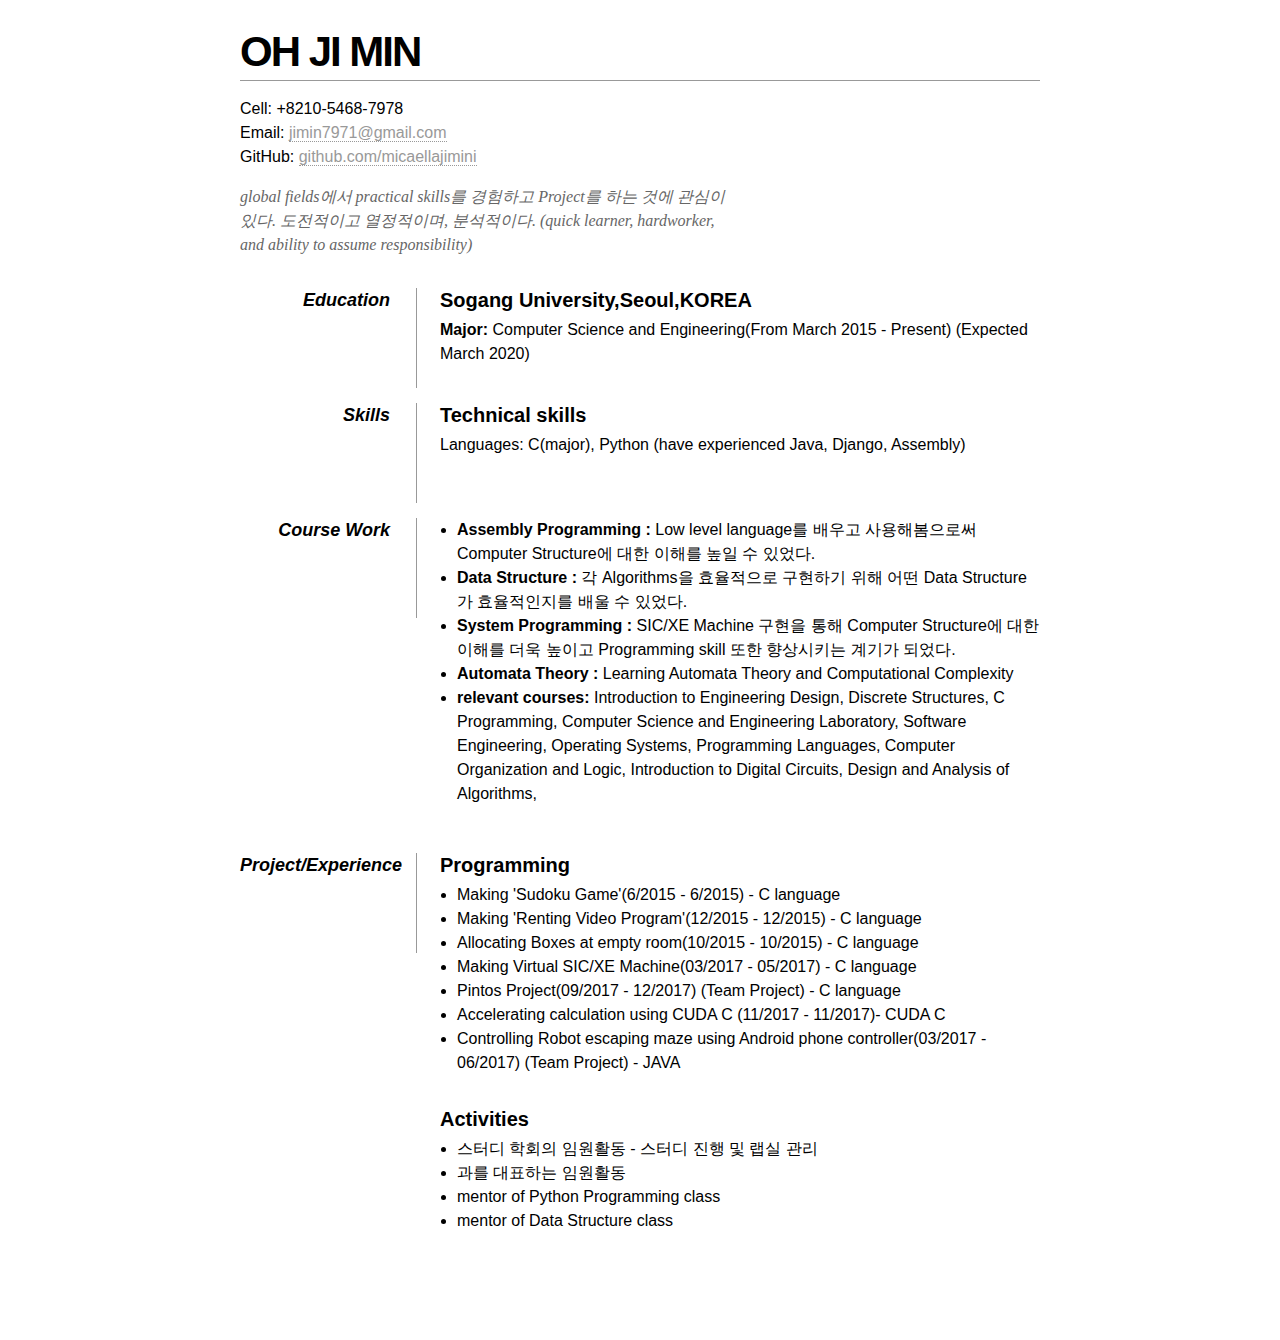
==== index.html @ bae2cd6b "Hmm" ====
<!DOCTYPE html PUBLIC "-//W3C//DTD XHTML 1.0 Strict//EN"
"http://www.w3.org/TR/xhtml1/DTD/xhtml1-strict.dtd">

<html xmlns="http://www.w3.org/1999/xhtml" xml:lang="en" lang="en">

<head>
     <meta http-equiv="Content-Type" content="text/html; charset=utf-8"/>

     <title>One Page Resume</title>

	 <link rel="stylesheet" href="./default.css" type="text/css" media='all'>
</head>

<body>

    <div id="page-wrap">
    
        <!--<img src="images/cthulu.png" alt="Photo of Cthulu" id="pic" />-->
    
        <div id="contact-info" class="vcard">
        
            <!-- Microformats! -->
        
            <h1 class="fn">OH JI MIN</h1>
        
            <p>
                Cell: <span class="tel">+8210-5468-7978</span><br />
                Email: <a class="email" href="mailto:jimin7971@gmail.com">jimin7971@gmail.com</a><br />
                GitHub: <a href="https://github.com/micaellajimini">github.com/micaellajimini</a>
            </p>
        </div>
                
        <div id="objective">
            <p>
                global fields에서 practical skills를 경험하고 Project를 하는 것에 관심이 있다. 도전적이고 열정적이며, 분석적이다. (quick learner, hardworker, and ability to assume responsibility)
            </p>
        </div>
        
        <div class="clear"></div>
        
        <dl>
            <dd class="clear"></dd>
            
            <dt>Education</dt>
            <dd>
                <h2>Sogang University,Seoul,KOREA</h2>
                <p><strong>Major:</strong> Computer Science and Engineering(From March 2015 - Present) (Expected March 2020)</p>
            </dd>
            
            <dd class="clear"></dd>
            
            <dt>Skills</dt>
            <dd>                
                <h2>Technical skills</h2>
                <p>Languages: C(major), Python (have experienced Java, Django, Assembly)
                
                </p>
            </dd>
            
            <dd class="clear"></dd>
            
            <dt>Course Work</dt>
            <dd>
                <ul>
                    <li> <strong>Assembly Programming :</strong> Low level language를 배우고 사용해봄으로써 Computer Structure에 대한 이해를 높일 수 있었다.</li>
                    <li> <strong>Data Structure :</strong> 각 Algorithms을 효율적으로 구현하기 위해 어떤 Data Structure가 효율적인지를 배울 수 있었다.</li>
                    <li> <strong>System Programming :</strong> SIC/XE Machine 구현을 통해 Computer Structure에 대한 이해를 더욱 높이고 Programming skill 또한 향상시키는 계기가 되었다.</li>
                    <li> <strong>Automata Theory :</strong> Learning Automata Theory and Computational Complexity</li>
                    <li> <strong>relevant courses:</strong> Introduction to Engineering Design, Discrete Structures, C Programming, Computer Science and Engineering Laboratory, Software Engineering, Operating Systems, Programming Languages, Computer Organization and Logic, Introduction to Digital Circuits, Design and Analysis of Algorithms, </li>
                </ul>
            </dd>

            <dd class="clear"></dd>
            
            <dt>Project/Experience</dt>
            <dd>
                <h2>Programming</h2>
                <ul>
                    <li>Making 'Sudoku Game'(6/2015 - 6/2015) - C language</li>
                    <li>Making 'Renting Video Program'(12/2015 - 12/2015) - C language</li>
                    <li>Allocating Boxes at empty room(10/2015 - 10/2015) - C language</li>
                    <li>Making Virtual SIC/XE Machine(03/2017 - 05/2017) - C language</li>
                    <li>Pintos Project(09/2017 - 12/2017) (Team Project) - C language</li>
                    <li>Accelerating calculation using CUDA C (11/2017 - 11/2017)- CUDA C</li>
                    <li>Controlling Robot escaping maze using Android phone controller(03/2017 - 06/2017) (Team Project) - JAVA</li>
                </ul>
                <h2>Activities</h2>
                <ul>
                    <li>스터디 학회의 임원활동 - 스터디 진행 및 랩실 관리</li>
                    <li>과를 대표하는 임원활동</li>
                    <li>mentor of Python Programming class</li>
                    <li>mentor of Data Structure class</li>
                </ul> 
            </dd>              
            <dd class="clear"></dd>
        </dl>  
        <div class="clear"></div>
    
    </div>

</body>

</html>
---- default.css ----
* { 
    margin: 0; 
    padding: 0; 
}
body { 
    font: 16px Helvetica, Sans-Serif; 
    line-height: 24px; 
    background: url(images/noise.jpg); 
}
.clear { 
    clear: both; 
}
#page-wrap { 
    width: 800px; 
    margin: 40px auto 60px; 
}
#pic { 
    float: right; 
    margin: -30px 0 0 0; 
}
h1 { 
    margin: 0 0 16px 0; 
    padding: 0 0 16px 0; 
    font-size: 42px; 
    font-weight: bold; 
    letter-spacing: -2px; 
    border-bottom: 1px solid #999; 
}
h2 { 
    font-size: 20px; 
    margin: 0 0 6px 0; 
    position: relative; 
}
h2 span { 
    position: absolute; 
    bottom: 0;
    right: 0; 
    font-style: italic; 
    font-family: Georgia, Serif; 
    font-size: 16px; 
    color: #999; 
    font-weight: normal; 
}
p { 
    margin: 0 0 16px 0; 
}
a { 
    color: #999; 
    text-decoration: none; 
    border-bottom: 1px dotted #999; 
}
a:hover { 
    border-bottom-style: solid; 
    color: black; 
}
ul { 
    margin: 0 0 32px 17px; 
}
#objective { 
    width: 500px; 
    float: left; 
}
#objective p { 
    font-family: Georgia, Serif; 
    font-style: italic; 
    color: #666; 
}
dt { 
    font-style: italic; 
    font-weight: bold; 
    font-size: 18px; 
    text-align: right; 
    padding: 0 26px 0 0; 
    width: 150px;   
    float: left; 
    height: 100px; 
    border-right: 1px solid #999;  
}
dd { 
    width: 600px; 
    float: right; 
}
dd.clear { 
    float: none; 
    margin: 0; 
    height: 15px; 
}
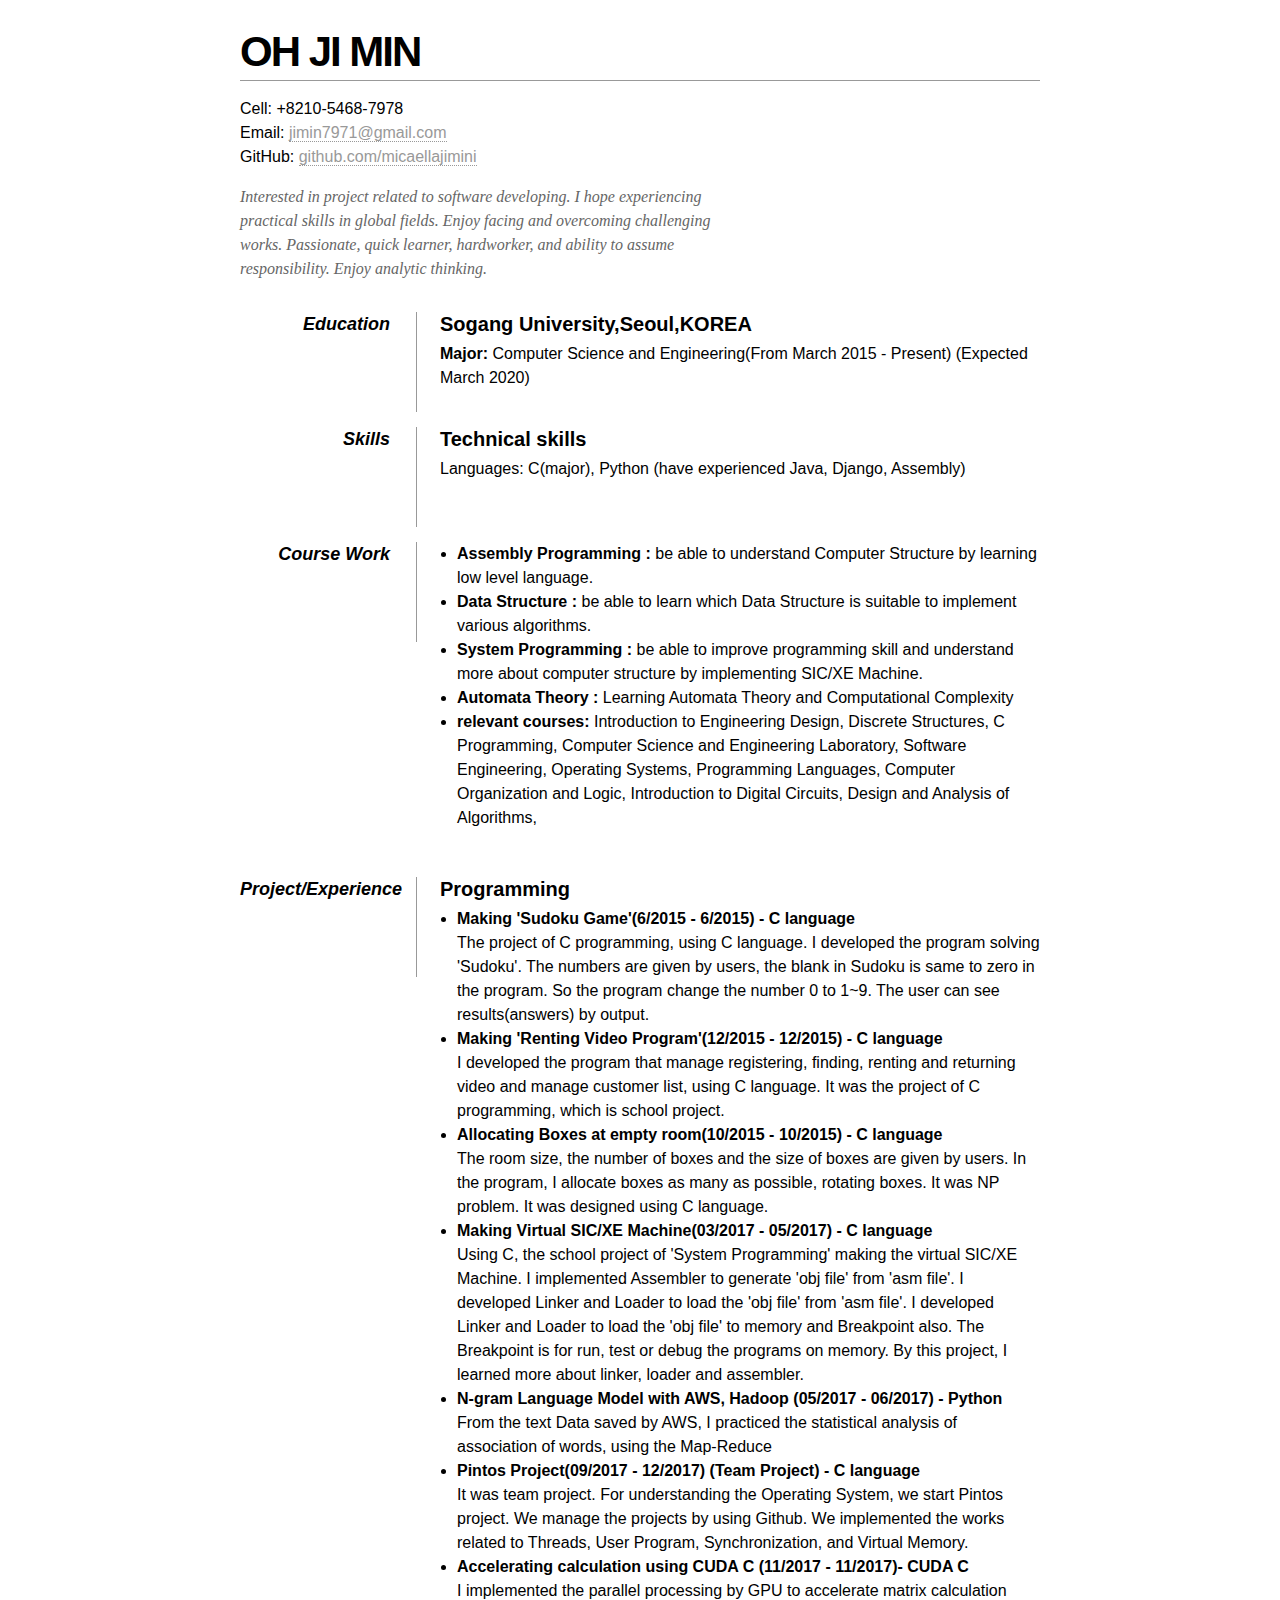
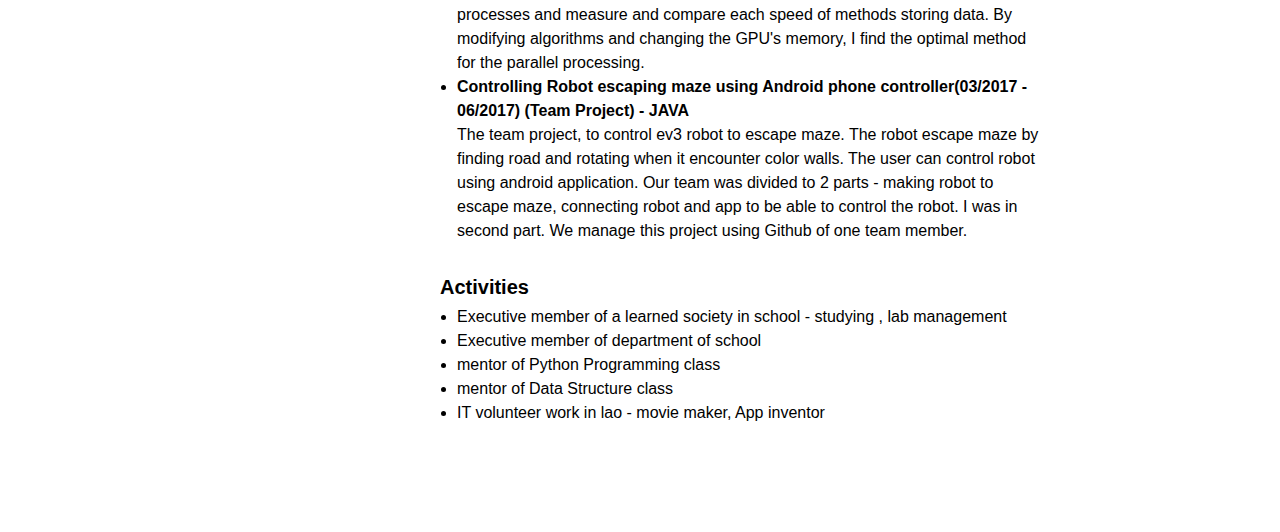
==== commit 7381ce02: "english resume" ====
--- a/index.html
+++ b/index.html
@@ -32,7 +32,7 @@
                 
         <div id="objective">
             <p>
-                global fields에서 practical skills를 경험하고 Project를 하는 것에 관심이 있다. 도전적이고 열정적이며, 분석적이다. (quick learner, hardworker, and ability to assume responsibility)
+                Interested in project related to software developing. I hope experiencing practical skills in global fields. Enjoy facing and overcoming challenging works. Passionate, quick learner, hardworker, and ability to assume responsibility. Enjoy analytic thinking.
             </p>
         </div>
         
@@ -62,9 +62,10 @@
             <dt>Course Work</dt>
             <dd>
                 <ul>
-                    <li> <strong>Assembly Programming :</strong> Low level language를 배우고 사용해봄으로써 Computer Structure에 대한 이해를 높일 수 있었다.</li>
-                    <li> <strong>Data Structure :</strong> 각 Algorithms을 효율적으로 구현하기 위해 어떤 Data Structure가 효율적인지를 배울 수 있었다.</li>
-                    <li> <strong>System Programming :</strong> SIC/XE Machine 구현을 통해 Computer Structure에 대한 이해를 더욱 높이고 Programming skill 또한 향상시키는 계기가 되었다.</li>
+                    <li> <strong>Assembly Programming :</strong> be able to understand Computer Structure by learning low level language.</li>
+                    <li> <strong>Data Structure :</strong> be able to learn which Data Structure is suitable to implement various algorithms.</li>
+                    <li> <strong>System Programming :</strong> be able to improve programming skill and understand more about computer structure by implementing SIC/XE Machine.
+                    </li>
                     <li> <strong>Automata Theory :</strong> Learning Automata Theory and Computational Complexity</li>
                     <li> <strong>relevant courses:</strong> Introduction to Engineering Design, Discrete Structures, C Programming, Computer Science and Engineering Laboratory, Software Engineering, Operating Systems, Programming Languages, Computer Organization and Logic, Introduction to Digital Circuits, Design and Analysis of Algorithms, </li>
                 </ul>
@@ -76,20 +77,38 @@
             <dd>
                 <h2>Programming</h2>
                 <ul>
-                    <li>Making 'Sudoku Game'(6/2015 - 6/2015) - C language</li>
-                    <li>Making 'Renting Video Program'(12/2015 - 12/2015) - C language</li>
-                    <li>Allocating Boxes at empty room(10/2015 - 10/2015) - C language</li>
-                    <li>Making Virtual SIC/XE Machine(03/2017 - 05/2017) - C language</li>
-                    <li>Pintos Project(09/2017 - 12/2017) (Team Project) - C language</li>
-                    <li>Accelerating calculation using CUDA C (11/2017 - 11/2017)- CUDA C</li>
-                    <li>Controlling Robot escaping maze using Android phone controller(03/2017 - 06/2017) (Team Project) - JAVA</li>
+                    <li><b>Making 'Sudoku Game'(6/2015 - 6/2015) - C language</b><br/>
+                        The project of C programming, using C language. I developed the program solving 'Sudoku'. The numbers are given by users, the blank in Sudoku is same to zero in the program. So the program change the number 0 to 1~9. The user can see results(answers) by output.
+                    </li>
+                    <li><b>Making 'Renting Video Program'(12/2015 - 12/2015) - C language</b><br/>
+                        I developed the program that manage registering, finding, renting and returning video and manage customer list, using C language. It was the project of C programming, which is school project.
+                    </li>
+                    <li><b>Allocating Boxes at empty room(10/2015 - 10/2015) - C language</b><br/>
+                        The room size, the number of boxes and the size of boxes are given by users. In the program, I allocate boxes as many as possible, rotating boxes. It was NP problem. It was designed using C language.
+                    </li>
+                    <li><b>Making Virtual SIC/XE Machine(03/2017 - 05/2017) - C language</b><br/>
+                        Using C, the school project of 'System Programming' making the virtual SIC/XE Machine. I implemented Assembler to generate 'obj file' from 'asm file'. I developed Linker and Loader to load the 'obj file' from 'asm file'. I developed Linker and Loader to load the 'obj file' to memory and Breakpoint also. The Breakpoint is for run, test or debug the programs on memory. By this project, I learned more about linker, loader and assembler.
+                    </li>
+                    <li><b>N-gram Language Model with AWS, Hadoop (05/2017 - 06/2017) - Python</b><br/>
+                        From the text Data saved by AWS, I practiced the statistical analysis of association of words, using the Map-Reduce    
+                    </li>
+                    <li><b>Pintos Project(09/2017 - 12/2017) (Team Project) - C language</b><br/>
+                        It was team project. For understanding the Operating System, we start Pintos project. We manage the projects by using Github. We implemented the works related to Threads, User Program, Synchronization, and Virtual Memory.
+                    </li>
+                    <li><b>Accelerating calculation using CUDA C (11/2017 - 11/2017)- CUDA C</b><br/>
+                        I implemented the parallel processing by GPU to accelerate matrix calculation processes and measure and compare each speed of methods storing data. By modifying algorithms and changing the GPU's memory, I find the optimal method for the parallel processing.
+                    </li>
+                    <li><b>Controlling Robot escaping maze using Android phone controller(03/2017 - 06/2017) (Team Project) - JAVA</b><br/>
+                        The team project, to control ev3 robot to escape maze. The robot escape maze by finding road and rotating when it encounter color walls. The user can control robot using android application. Our team was divided to 2 parts - making robot to escape maze, connecting robot and app to be able to control the robot. I was in second part. We manage this project using Github of one team member.
+                    </li>
                 </ul>
                 <h2>Activities</h2>
                 <ul>
-                    <li>스터디 학회의 임원활동 - 스터디 진행 및 랩실 관리</li>
-                    <li>과를 대표하는 임원활동</li>
+                    <li>Executive member of a learned society in school - studying , lab management</li>
+                    <li>Executive member of department of school</li>
                     <li>mentor of Python Programming class</li>
                     <li>mentor of Data Structure class</li>
+                    <li>IT volunteer work in lao - movie maker, App inventor</li>
                 </ul> 
             </dd>              
             <dd class="clear"></dd>
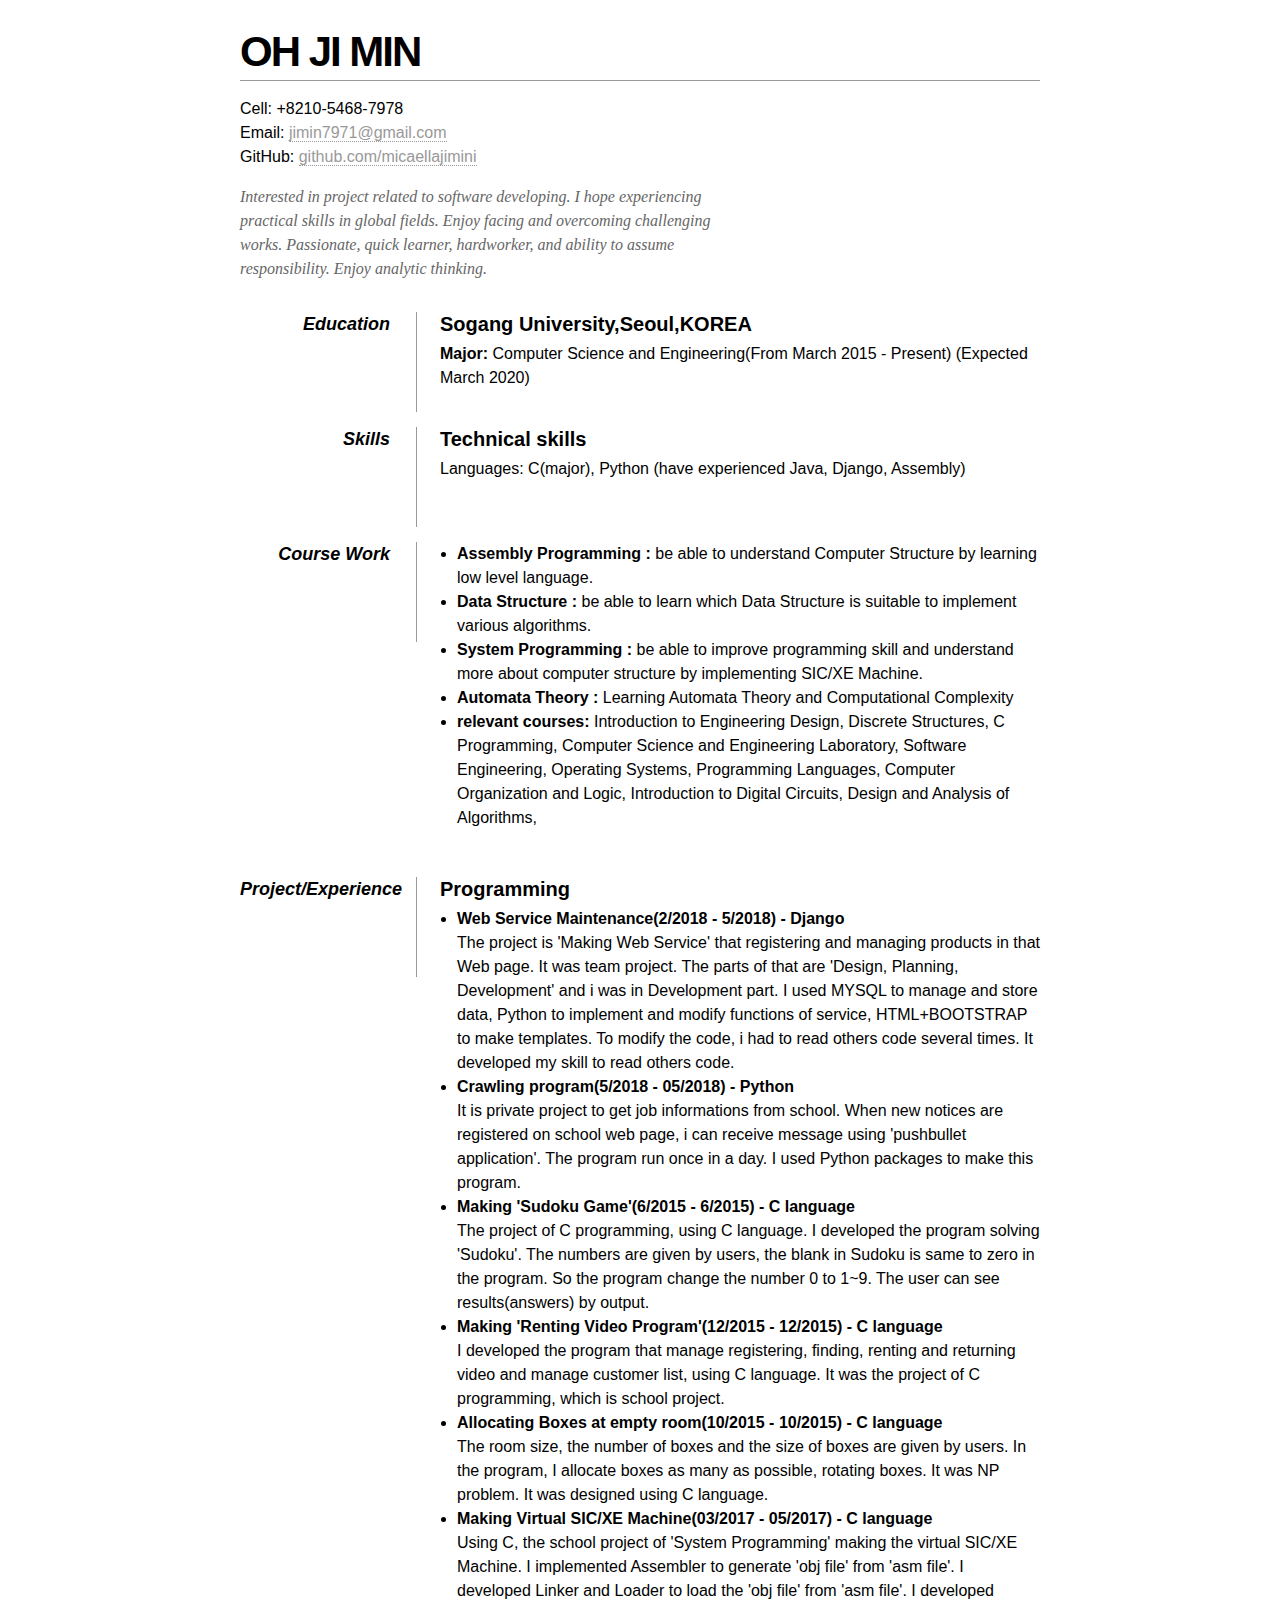
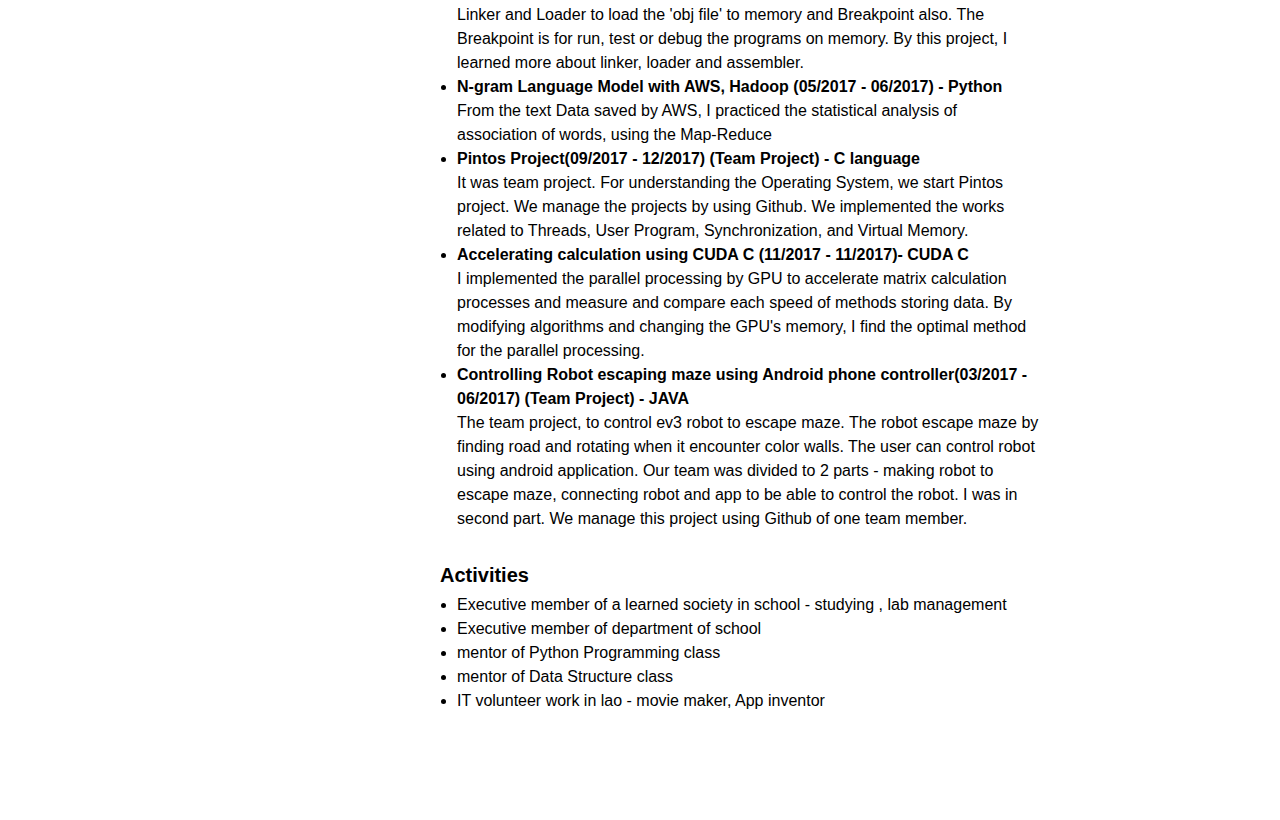
==== commit 6b2a723a: "new projects" ====
--- a/index.html
+++ b/index.html
@@ -77,6 +77,12 @@
             <dd>
                 <h2>Programming</h2>
                 <ul>
+                    <li><b>Web Service Maintenance(2/2018 - 5/2018) - Django</b><br/>
+                        The project is 'Making Web Service' that registering and managing products in that Web page. It was team project. The parts of that are 'Design, Planning, Development' and i was in Development part. I used MYSQL to manage and store data, Python to implement and modify functions of service, HTML+BOOTSTRAP to make templates. To modify the code, i had to read others code several times. It developed my skill to read others code.
+                    </li>
+                    <li><b>Crawling program(5/2018 - 05/2018) - Python</b><br/>
+                        It is private project to get job informations from school. When new notices are registered on school web page, i can receive message using 'pushbullet application'. The program run once in a day. I used Python packages to make this program.
+                    </li>
                     <li><b>Making 'Sudoku Game'(6/2015 - 6/2015) - C language</b><br/>
                         The project of C programming, using C language. I developed the program solving 'Sudoku'. The numbers are given by users, the blank in Sudoku is same to zero in the program. So the program change the number 0 to 1~9. The user can see results(answers) by output.
                     </li>
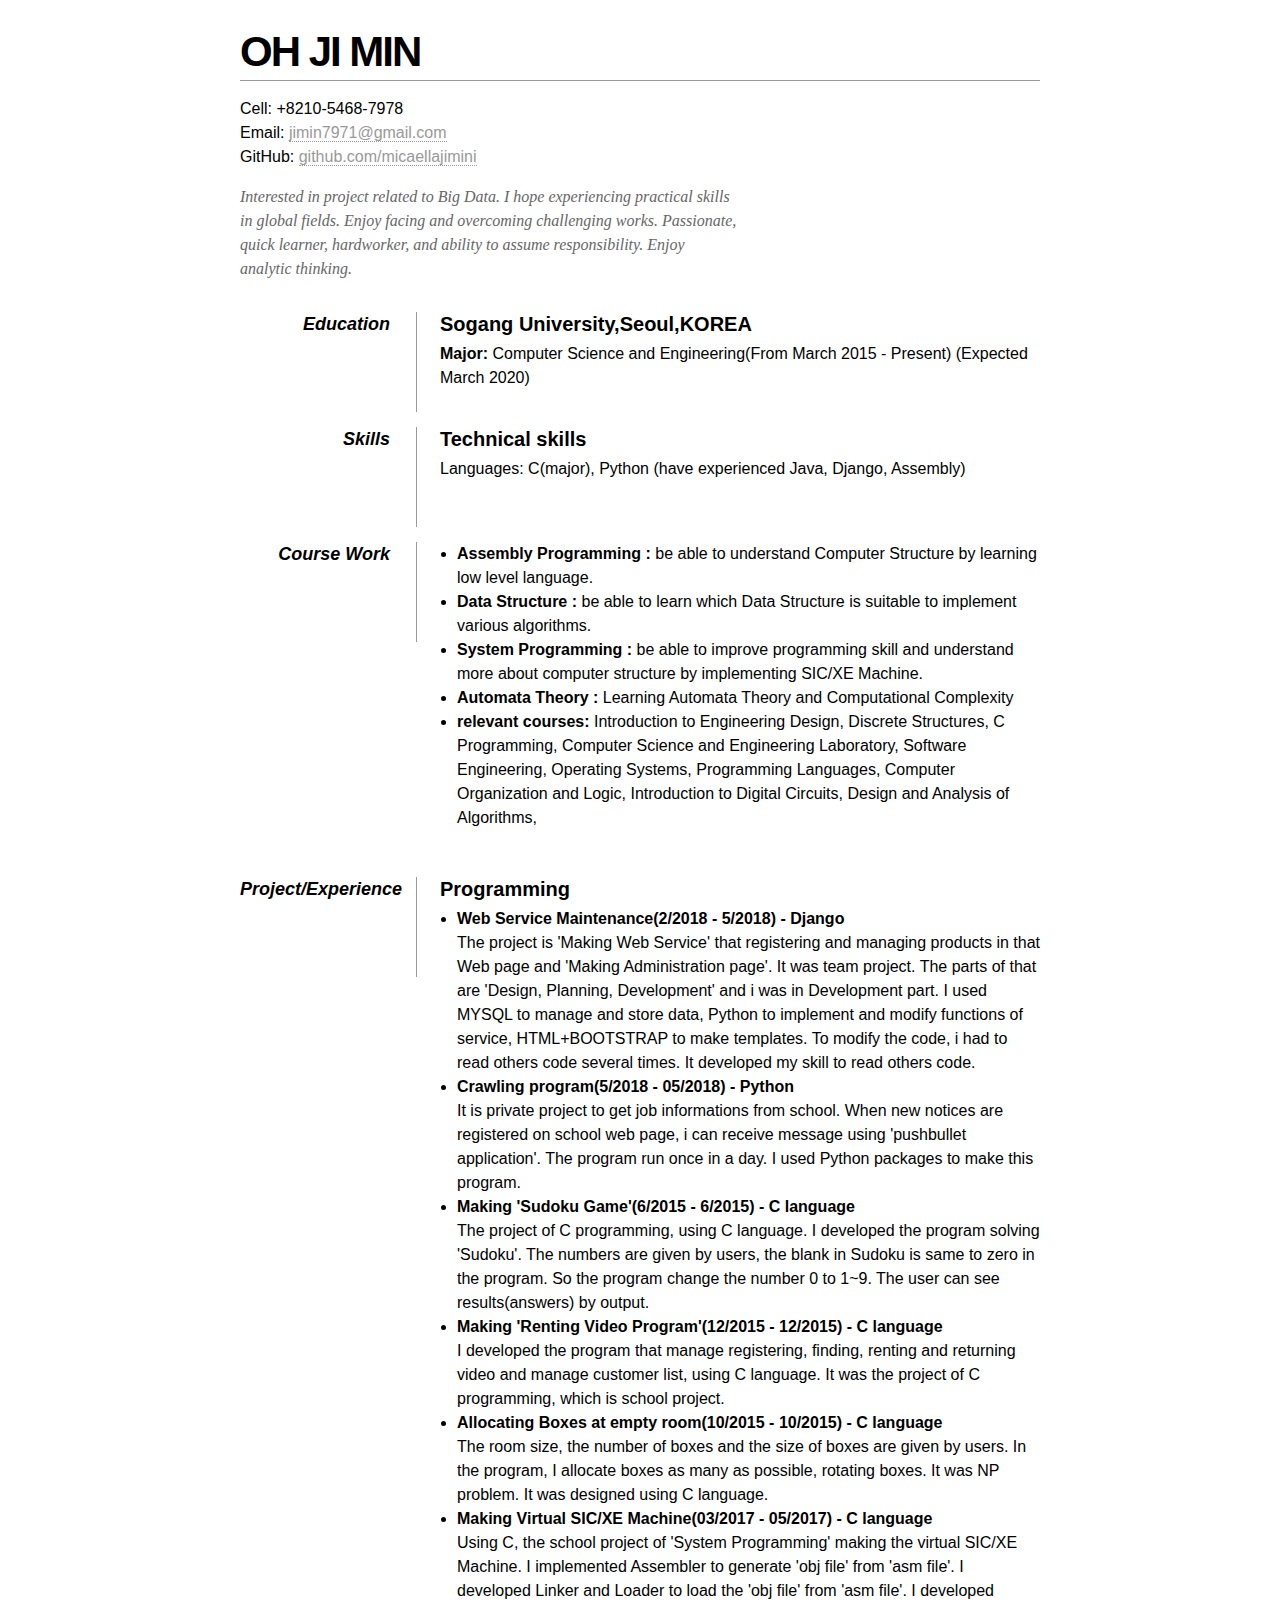
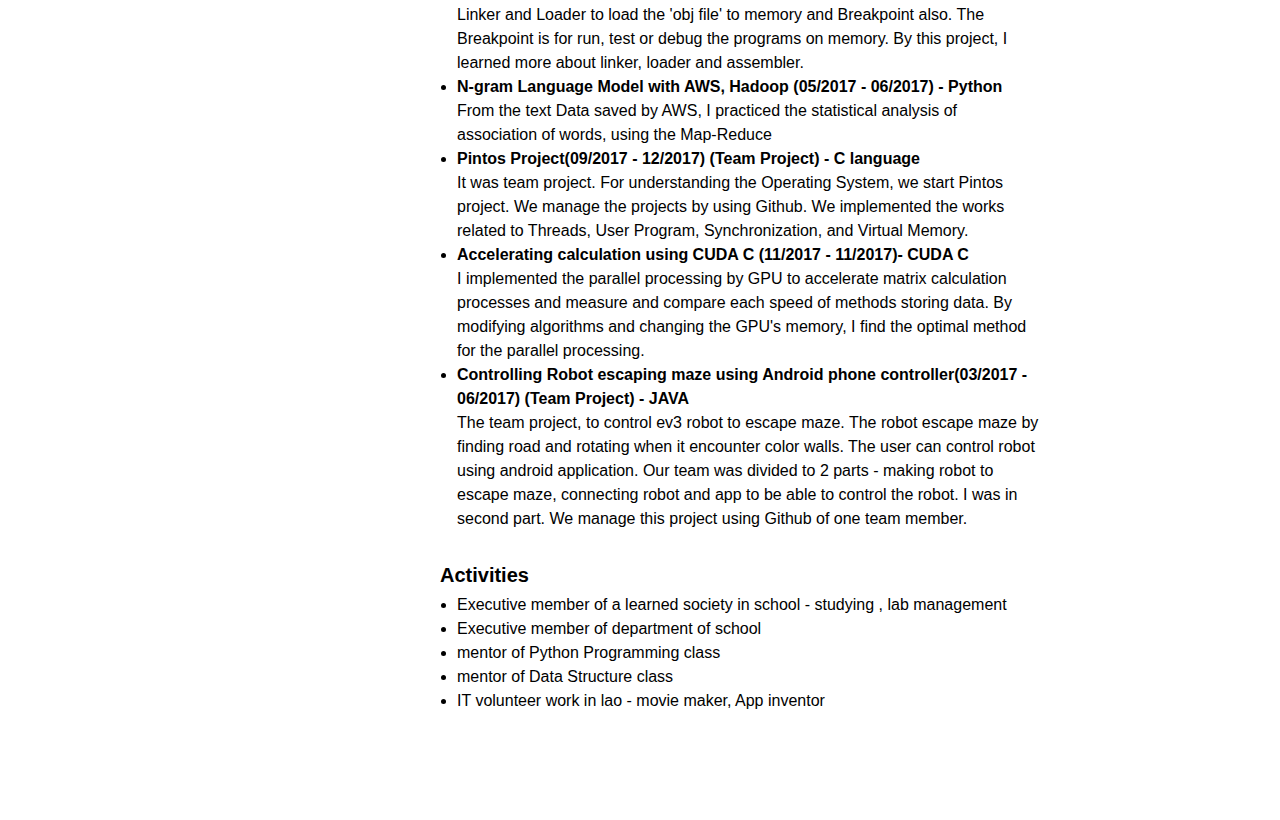
==== commit 3465af65: "change a little bit" ====
--- a/index.html
+++ b/index.html
@@ -32,7 +32,7 @@
                 
         <div id="objective">
             <p>
-                Interested in project related to software developing. I hope experiencing practical skills in global fields. Enjoy facing and overcoming challenging works. Passionate, quick learner, hardworker, and ability to assume responsibility. Enjoy analytic thinking.
+                Interested in project related to Big Data. I hope experiencing practical skills in global fields. Enjoy facing and overcoming challenging works. Passionate, quick learner, hardworker, and ability to assume responsibility. Enjoy analytic thinking.
             </p>
         </div>
         
@@ -78,7 +78,7 @@
                 <h2>Programming</h2>
                 <ul>
                     <li><b>Web Service Maintenance(2/2018 - 5/2018) - Django</b><br/>
-                        The project is 'Making Web Service' that registering and managing products in that Web page. It was team project. The parts of that are 'Design, Planning, Development' and i was in Development part. I used MYSQL to manage and store data, Python to implement and modify functions of service, HTML+BOOTSTRAP to make templates. To modify the code, i had to read others code several times. It developed my skill to read others code.
+                        The project is 'Making Web Service' that registering and managing products in that Web page and 'Making Administration page'. It was team project. The parts of that are 'Design, Planning, Development' and i was in Development part. I used MYSQL to manage and store data, Python to implement and modify functions of service, HTML+BOOTSTRAP to make templates. To modify the code, i had to read others code several times. It developed my skill to read others code.
                     </li>
                     <li><b>Crawling program(5/2018 - 05/2018) - Python</b><br/>
                         It is private project to get job informations from school. When new notices are registered on school web page, i can receive message using 'pushbullet application'. The program run once in a day. I used Python packages to make this program.
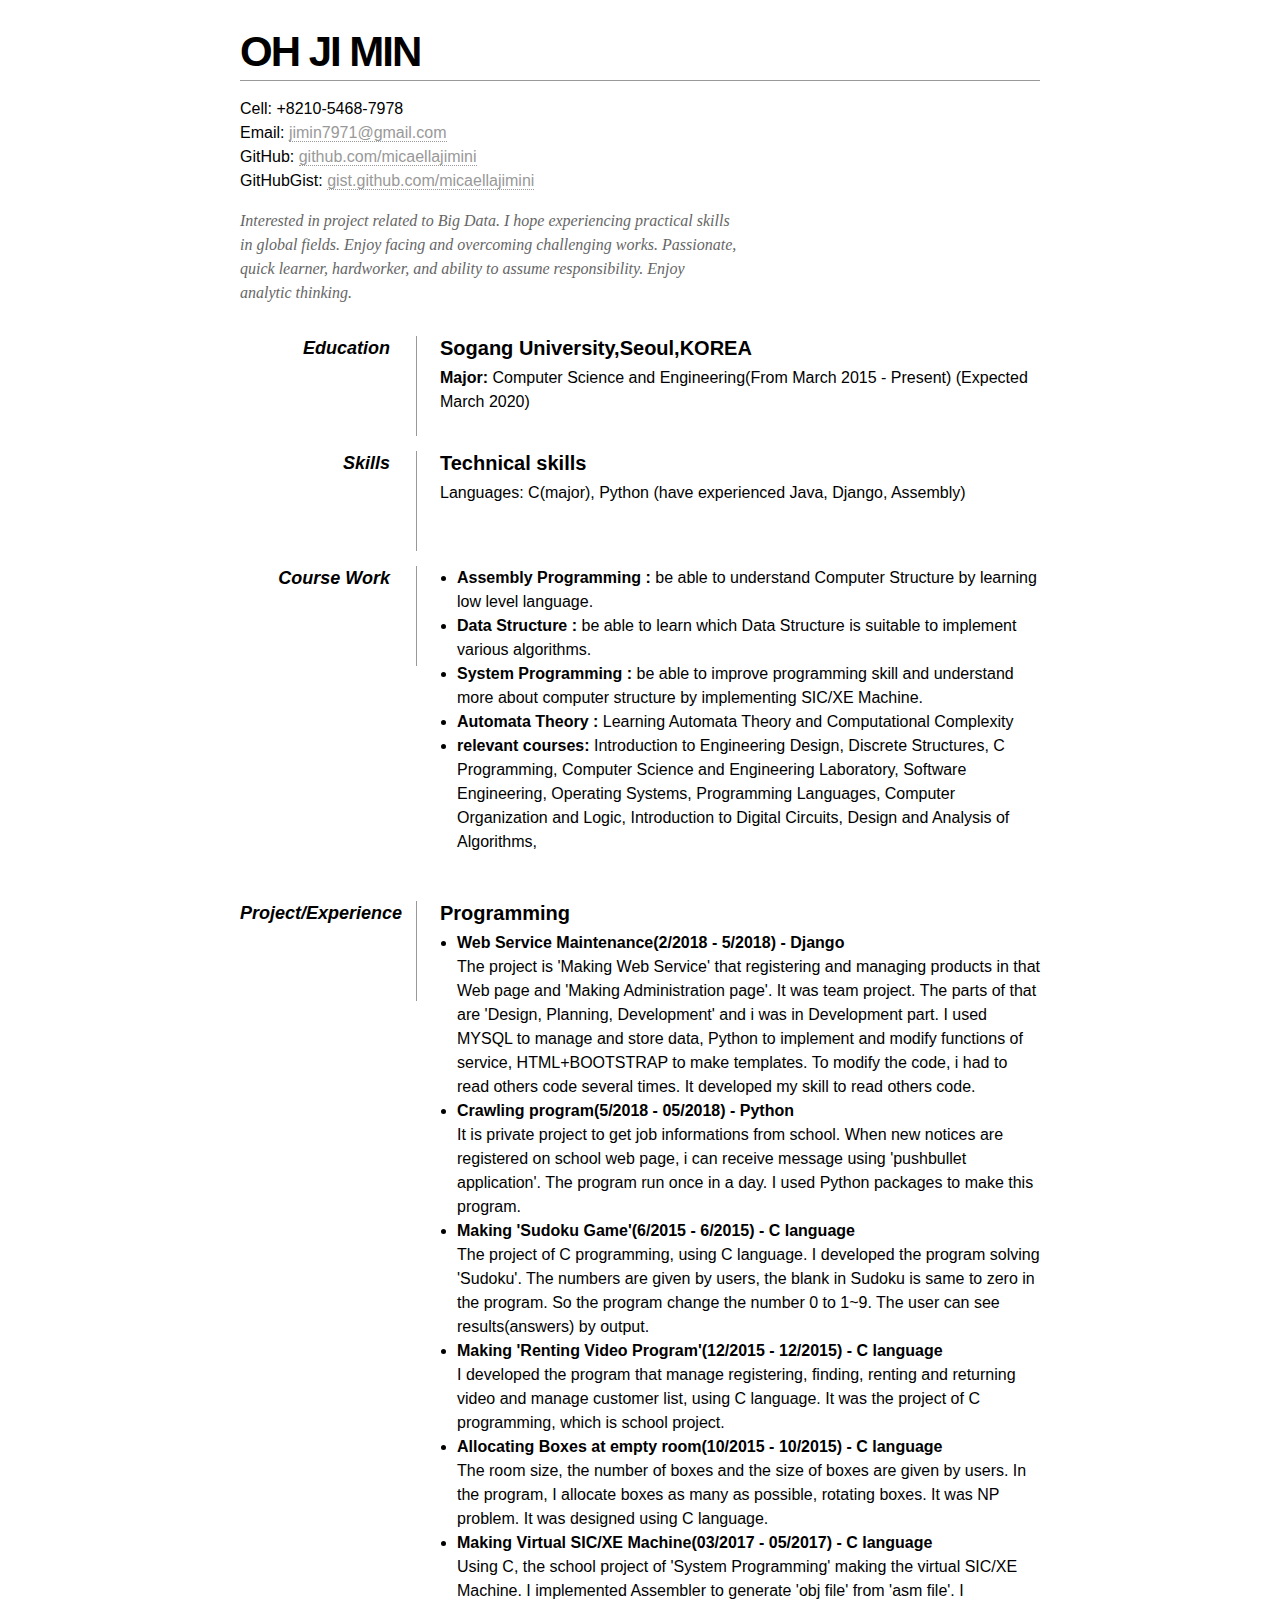
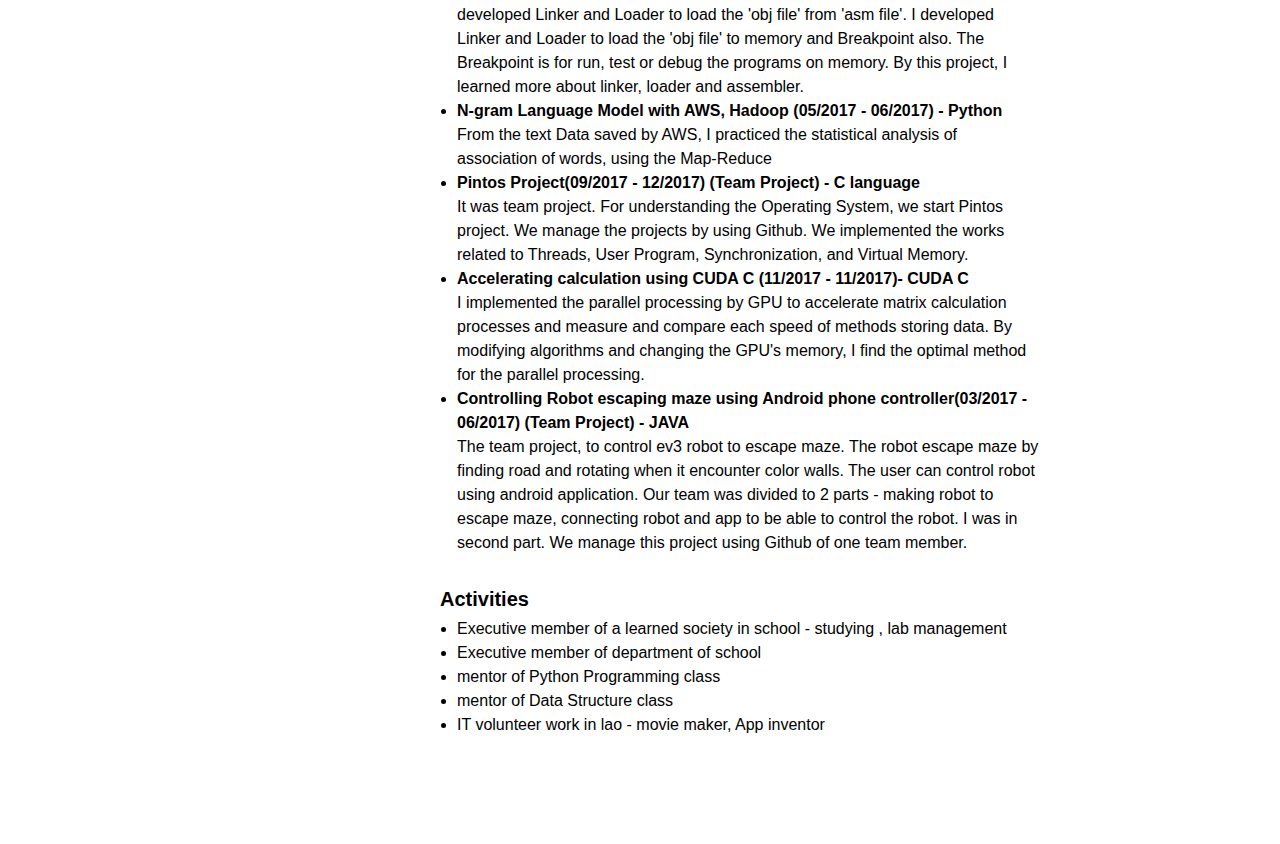
==== commit 84cd16d5: "add gist address" ====
--- a/index.html
+++ b/index.html
@@ -26,7 +26,8 @@
             <p>
                 Cell: <span class="tel">+8210-5468-7978</span><br />
                 Email: <a class="email" href="mailto:jimin7971@gmail.com">jimin7971@gmail.com</a><br />
-                GitHub: <a href="https://github.com/micaellajimini">github.com/micaellajimini</a>
+                GitHub: <a href="https://github.com/micaellajimini">github.com/micaellajimini</a><br />
+                GitHubGist: <a href="https://gist.github.com/micaellajimini">gist.github.com/micaellajimini</a>
             </p>
         </div>
                 
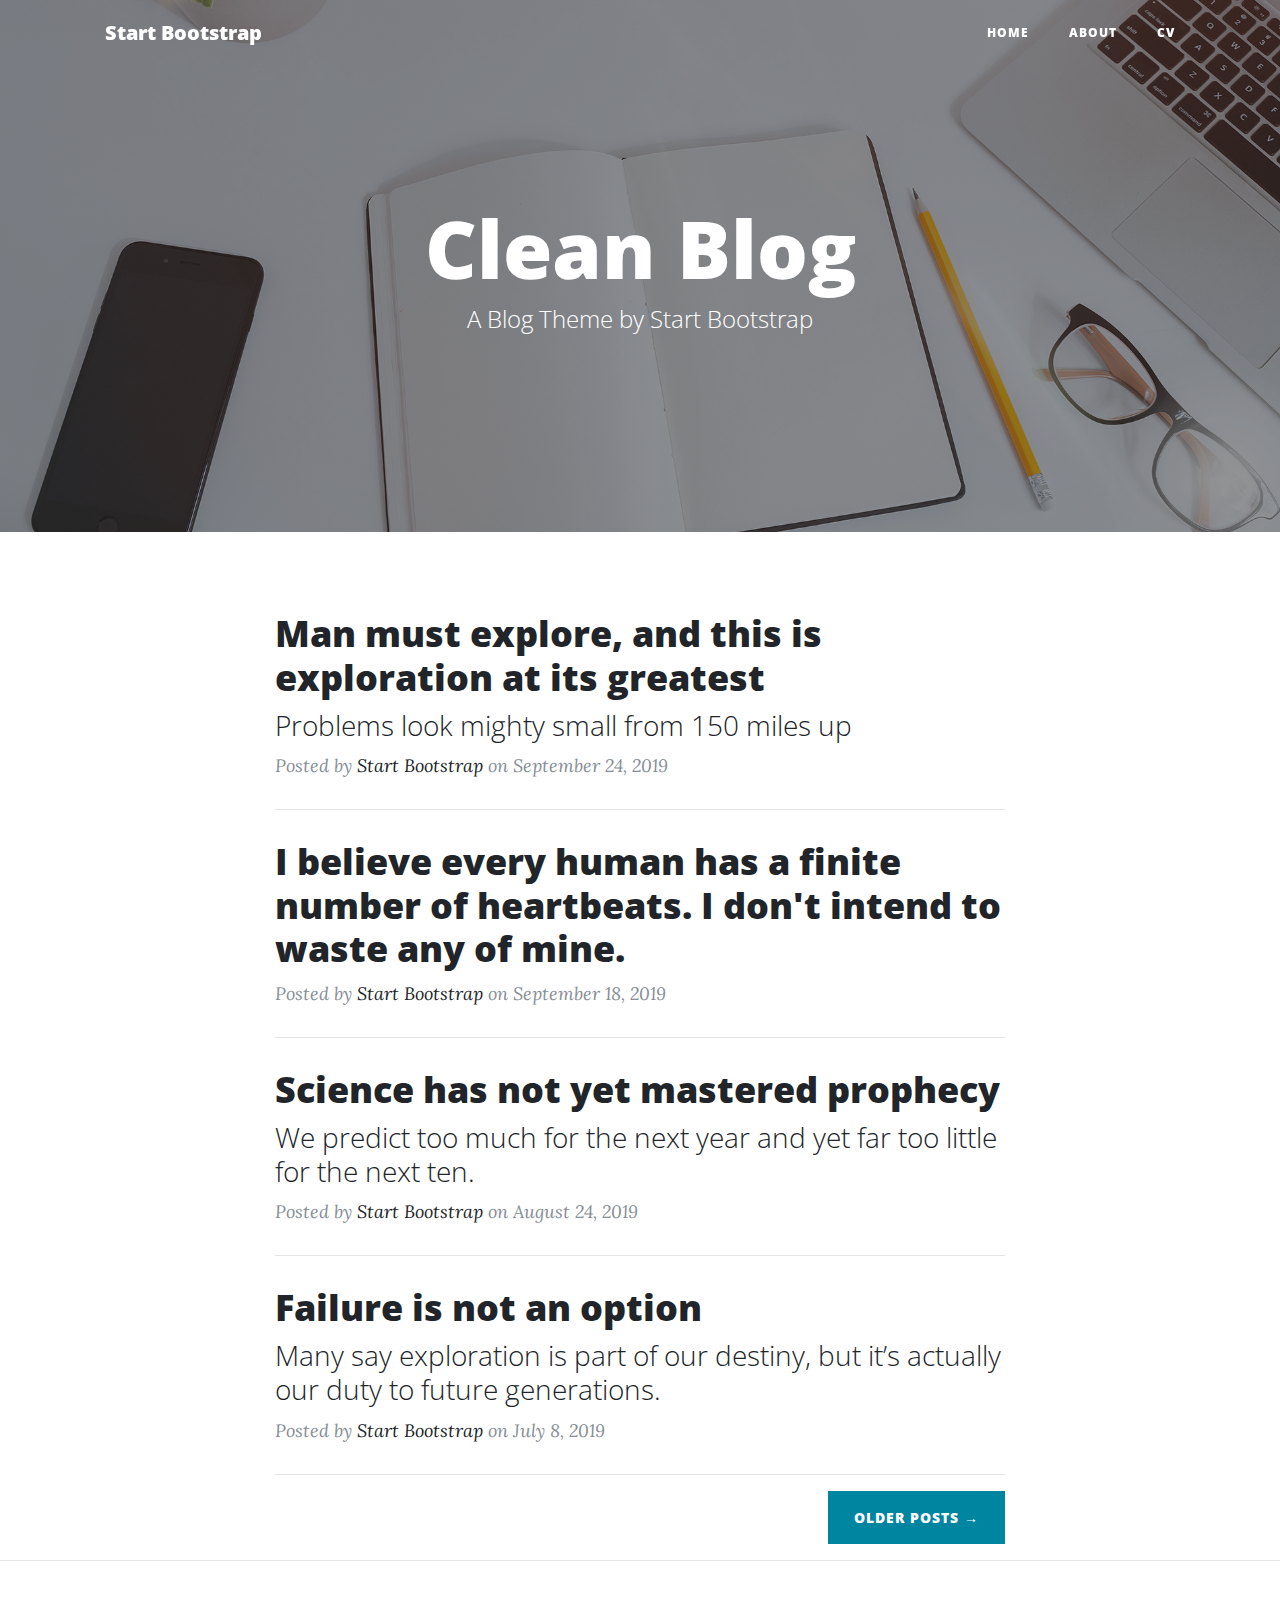
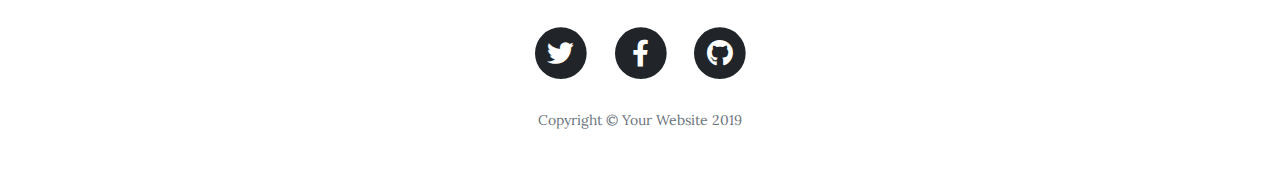
==== commit debe96e2: "menu" ====
--- a/index.html
+++ b/index.html
@@ -1,128 +1,179 @@
-<!DOCTYPE html PUBLIC "-//W3C//DTD XHTML 1.0 Strict//EN"
-"http://www.w3.org/TR/xhtml1/DTD/xhtml1-strict.dtd">
-
-<html xmlns="http://www.w3.org/1999/xhtml" xml:lang="en" lang="en">
+<!DOCTYPE html>
+<html lang="en">
 
 <head>
-     <meta http-equiv="Content-Type" content="text/html; charset=utf-8"/>
 
-     <title>One Page Resume</title>
+  <meta charset="utf-8">
+  <meta name="viewport" content="width=device-width, initial-scale=1, shrink-to-fit=no">
+  <meta name="description" content="">
+  <meta name="author" content="">
 
-	 <link rel="stylesheet" href="./default.css" type="text/css" media='all'>
+  <title>Clean Blog - Start Bootstrap Theme</title>
+
+  <!-- Bootstrap core CSS -->
+  <link href="vendor/bootstrap/css/bootstrap.min.css" rel="stylesheet">
+
+  <!-- Custom fonts for this template -->
+  <link href="vendor/fontawesome-free/css/all.min.css" rel="stylesheet" type="text/css">
+  <link href='https://fonts.googleapis.com/css?family=Lora:400,700,400italic,700italic' rel='stylesheet' type='text/css'>
+  <link href='https://fonts.googleapis.com/css?family=Open+Sans:300italic,400italic,600italic,700italic,800italic,400,300,600,700,800' rel='stylesheet' type='text/css'>
+
+  <!-- Custom styles for this template -->
+  <link href="css/clean-blog.min.css" rel="stylesheet">
+
 </head>
 
 <body>
 
-    <div id="page-wrap">
-    
-        <!--<img src="images/cthulu.png" alt="Photo of Cthulu" id="pic" />-->
-    
-        <div id="contact-info" class="vcard">
-        
-            <!-- Microformats! -->
-        
-            <h1 class="fn">OH JI MIN</h1>
-        
-            <p>
-                Cell: <span class="tel">+8210-5468-7978</span><br />
-                Email: <a class="email" href="mailto:jimin7971@gmail.com">jimin7971@gmail.com</a><br />
-                GitHub: <a href="https://github.com/micaellajimini">github.com/micaellajimini</a><br />
-                GitHubGist: <a href="https://gist.github.com/micaellajimini">gist.github.com/micaellajimini</a>
-            </p>
+  <!-- Navigation -->
+  <nav class="navbar navbar-expand-lg navbar-light fixed-top" id="mainNav">
+    <div class="container">
+      <a class="navbar-brand" href="index.html">Start Bootstrap</a>
+      <button class="navbar-toggler navbar-toggler-right" type="button" data-toggle="collapse" data-target="#navbarResponsive" aria-controls="navbarResponsive" aria-expanded="false" aria-label="Toggle navigation">
+        Menu
+        <i class="fas fa-bars"></i>
+      </button>
+      <div class="collapse navbar-collapse" id="navbarResponsive">
+        <ul class="navbar-nav ml-auto">
+          <li class="nav-item">
+            <a class="nav-link" href="index.html">Home</a>
+          </li>
+          <li class="nav-item">
+            <a class="nav-link" href="about.html">About</a>
+          </li>
+          <li class="nav-item">
+            <a class="nav-link" href="CV-JiminOh.pdf">CV</a>
+          </li>
+        </ul>
+      </div>
+    </div>
+  </nav>
+
+  <!-- Page Header -->
+  <header class="masthead" style="background-image: url('img/home-bg.jpg')">
+    <div class="overlay"></div>
+    <div class="container">
+      <div class="row">
+        <div class="col-lg-8 col-md-10 mx-auto">
+          <div class="site-heading">
+            <h1>Clean Blog</h1>
+            <span class="subheading">A Blog Theme by Start Bootstrap</span>
+          </div>
         </div>
-                
-        <div id="objective">
-            <p>
-                Interested in project related to Big Data. I hope experiencing practical skills in global fields. Enjoy facing and overcoming challenging works. Passionate, quick learner, hardworker, and ability to assume responsibility. Enjoy analytic thinking.
-            </p>
+      </div>
+    </div>
+  </header>
+
+  <!-- Main Content -->
+  <div class="container">
+    <div class="row">
+      <div class="col-lg-8 col-md-10 mx-auto">
+        <div class="post-preview">
+          <a href="post.html">
+            <h2 class="post-title">
+              Man must explore, and this is exploration at its greatest
+            </h2>
+            <h3 class="post-subtitle">
+              Problems look mighty small from 150 miles up
+            </h3>
+          </a>
+          <p class="post-meta">Posted by
+            <a href="#">Start Bootstrap</a>
+            on September 24, 2019</p>
         </div>
-        
-        <div class="clear"></div>
-        
-        <dl>
-            <dd class="clear"></dd>
-            
-            <dt>Education</dt>
-            <dd>
-                <h2>Sogang University,Seoul,KOREA</h2>
-                <p><strong>Major:</strong> Computer Science and Engineering(From March 2015 - Present) (Expected March 2020)</p>
-            </dd>
-            
-            <dd class="clear"></dd>
-            
-            <dt>Skills</dt>
-            <dd>                
-                <h2>Technical skills</h2>
-                <p>Languages: C(major), Python (have experienced Java, Django, Assembly)
-                
-                </p>
-            </dd>
-            
-            <dd class="clear"></dd>
-            
-            <dt>Course Work</dt>
-            <dd>
-                <ul>
-                    <li> <strong>Assembly Programming :</strong> be able to understand Computer Structure by learning low level language.</li>
-                    <li> <strong>Data Structure :</strong> be able to learn which Data Structure is suitable to implement various algorithms.</li>
-                    <li> <strong>System Programming :</strong> be able to improve programming skill and understand more about computer structure by implementing SIC/XE Machine.
-                    </li>
-                    <li> <strong>Automata Theory :</strong> Learning Automata Theory and Computational Complexity</li>
-                    <li> <strong>relevant courses:</strong> Introduction to Engineering Design, Discrete Structures, C Programming, Computer Science and Engineering Laboratory, Software Engineering, Operating Systems, Programming Languages, Computer Organization and Logic, Introduction to Digital Circuits, Design and Analysis of Algorithms, </li>
-                </ul>
-            </dd>
+        <hr>
+        <div class="post-preview">
+          <a href="post.html">
+            <h2 class="post-title">
+              I believe every human has a finite number of heartbeats. I don't intend to waste any of mine.
+            </h2>
+          </a>
+          <p class="post-meta">Posted by
+            <a href="#">Start Bootstrap</a>
+            on September 18, 2019</p>
+        </div>
+        <hr>
+        <div class="post-preview">
+          <a href="post.html">
+            <h2 class="post-title">
+              Science has not yet mastered prophecy
+            </h2>
+            <h3 class="post-subtitle">
+              We predict too much for the next year and yet far too little for the next ten.
+            </h3>
+          </a>
+          <p class="post-meta">Posted by
+            <a href="#">Start Bootstrap</a>
+            on August 24, 2019</p>
+        </div>
+        <hr>
+        <div class="post-preview">
+          <a href="post.html">
+            <h2 class="post-title">
+              Failure is not an option
+            </h2>
+            <h3 class="post-subtitle">
+              Many say exploration is part of our destiny, but it’s actually our duty to future generations.
+            </h3>
+          </a>
+          <p class="post-meta">Posted by
+            <a href="#">Start Bootstrap</a>
+            on July 8, 2019</p>
+        </div>
+        <hr>
+        <!-- Pager -->
+        <div class="clearfix">
+          <a class="btn btn-primary float-right" href="#">Older Posts &rarr;</a>
+        </div>
+      </div>
+    </div>
+  </div>
 
-            <dd class="clear"></dd>
-            
-            <dt>Project/Experience</dt>
-            <dd>
-                <h2>Programming</h2>
-                <ul>
-                    <li><b>Web Service Maintenance(2/2018 - 5/2018) - Django</b><br/>
-                        The project is 'Making Web Service' that registering and managing products in that Web page and 'Making Administration page'. It was team project. The parts of that are 'Design, Planning, Development' and i was in Development part. I used MYSQL to manage and store data, Python to implement and modify functions of service, HTML+BOOTSTRAP to make templates. To modify the code, i had to read others code several times. It developed my skill to read others code.
-                    </li>
-                    <li><b>Crawling program(5/2018 - 05/2018) - Python</b><br/>
-                        It is private project to get job informations from school. When new notices are registered on school web page, i can receive message using 'pushbullet application'. The program run once in a day. I used Python packages to make this program.
-                    </li>
-                    <li><b>Making 'Sudoku Game'(6/2015 - 6/2015) - C language</b><br/>
-                        The project of C programming, using C language. I developed the program solving 'Sudoku'. The numbers are given by users, the blank in Sudoku is same to zero in the program. So the program change the number 0 to 1~9. The user can see results(answers) by output.
-                    </li>
-                    <li><b>Making 'Renting Video Program'(12/2015 - 12/2015) - C language</b><br/>
-                        I developed the program that manage registering, finding, renting and returning video and manage customer list, using C language. It was the project of C programming, which is school project.
-                    </li>
-                    <li><b>Allocating Boxes at empty room(10/2015 - 10/2015) - C language</b><br/>
-                        The room size, the number of boxes and the size of boxes are given by users. In the program, I allocate boxes as many as possible, rotating boxes. It was NP problem. It was designed using C language.
-                    </li>
-                    <li><b>Making Virtual SIC/XE Machine(03/2017 - 05/2017) - C language</b><br/>
-                        Using C, the school project of 'System Programming' making the virtual SIC/XE Machine. I implemented Assembler to generate 'obj file' from 'asm file'. I developed Linker and Loader to load the 'obj file' from 'asm file'. I developed Linker and Loader to load the 'obj file' to memory and Breakpoint also. The Breakpoint is for run, test or debug the programs on memory. By this project, I learned more about linker, loader and assembler.
-                    </li>
-                    <li><b>N-gram Language Model with AWS, Hadoop (05/2017 - 06/2017) - Python</b><br/>
-                        From the text Data saved by AWS, I practiced the statistical analysis of association of words, using the Map-Reduce    
-                    </li>
-                    <li><b>Pintos Project(09/2017 - 12/2017) (Team Project) - C language</b><br/>
-                        It was team project. For understanding the Operating System, we start Pintos project. We manage the projects by using Github. We implemented the works related to Threads, User Program, Synchronization, and Virtual Memory.
-                    </li>
-                    <li><b>Accelerating calculation using CUDA C (11/2017 - 11/2017)- CUDA C</b><br/>
-                        I implemented the parallel processing by GPU to accelerate matrix calculation processes and measure and compare each speed of methods storing data. By modifying algorithms and changing the GPU's memory, I find the optimal method for the parallel processing.
-                    </li>
-                    <li><b>Controlling Robot escaping maze using Android phone controller(03/2017 - 06/2017) (Team Project) - JAVA</b><br/>
-                        The team project, to control ev3 robot to escape maze. The robot escape maze by finding road and rotating when it encounter color walls. The user can control robot using android application. Our team was divided to 2 parts - making robot to escape maze, connecting robot and app to be able to control the robot. I was in second part. We manage this project using Github of one team member.
-                    </li>
-                </ul>
-                <h2>Activities</h2>
-                <ul>
-                    <li>Executive member of a learned society in school - studying , lab management</li>
-                    <li>Executive member of department of school</li>
-                    <li>mentor of Python Programming class</li>
-                    <li>mentor of Data Structure class</li>
-                    <li>IT volunteer work in lao - movie maker, App inventor</li>
-                </ul> 
-            </dd>              
-            <dd class="clear"></dd>
-        </dl>  
-        <div class="clear"></div>
-    
+  <hr>
+
+  <!-- Footer -->
+  <footer>
+    <div class="container">
+      <div class="row">
+        <div class="col-lg-8 col-md-10 mx-auto">
+          <ul class="list-inline text-center">
+            <li class="list-inline-item">
+              <a href="#">
+                <span class="fa-stack fa-lg">
+                  <i class="fas fa-circle fa-stack-2x"></i>
+                  <i class="fab fa-twitter fa-stack-1x fa-inverse"></i>
+                </span>
+              </a>
+            </li>
+            <li class="list-inline-item">
+              <a href="#">
+                <span class="fa-stack fa-lg">
+                  <i class="fas fa-circle fa-stack-2x"></i>
+                  <i class="fab fa-facebook-f fa-stack-1x fa-inverse"></i>
+                </span>
+              </a>
+            </li>
+            <li class="list-inline-item">
+              <a href="#">
+                <span class="fa-stack fa-lg">
+                  <i class="fas fa-circle fa-stack-2x"></i>
+                  <i class="fab fa-github fa-stack-1x fa-inverse"></i>
+                </span>
+              </a>
+            </li>
+          </ul>
+          <p class="copyright text-muted">Copyright &copy; Your Website 2019</p>
+        </div>
+      </div>
     </div>
+  </footer>
+
+  <!-- Bootstrap core JavaScript -->
+  <script src="vendor/jquery/jquery.min.js"></script>
+  <script src="vendor/bootstrap/js/bootstrap.bundle.min.js"></script>
+
+  <!-- Custom scripts for this template -->
+  <script src="js/clean-blog.min.js"></script>
 
 </body>
 
--- a/vendor/fontawesome-free/css/all.min.css
+++ b/vendor/fontawesome-free/css/all.min.css
@@ -0,0 +1,5 @@
+/*!
+ * Font Awesome Free 5.9.0 by @fontawesome - https://fontawesome.com
+ * License - https://fontawesome.com/license/free (Icons: CC BY 4.0, Fonts: SIL OFL 1.1, Code: MIT License)
+ */
+.fa,.fab,.fal,.far,.fas{-moz-osx-font-smoothing:grayscale;-webkit-font-smoothing:antialiased;display:inline-block;font-style:normal;font-variant:normal;text-rendering:auto;line-height:1}.fa-lg{font-size:1.33333em;line-height:.75em;vertical-align:-.0667em}.fa-xs{font-size:.75em}.fa-sm{font-size:.875em}.fa-1x{font-size:1em}.fa-2x{font-size:2em}.fa-3x{font-size:3em}.fa-4x{font-size:4em}.fa-5x{font-size:5em}.fa-6x{font-size:6em}.fa-7x{font-size:7em}.fa-8x{font-size:8em}.fa-9x{font-size:9em}.fa-10x{font-size:10em}.fa-fw{text-align:center;width:1.25em}.fa-ul{list-style-type:none;margin-left:2.5em;padding-left:0}.fa-ul>li{position:relative}.fa-li{left:-2em;position:absolute;text-align:center;width:2em;line-height:inherit}.fa-border{border:.08em solid #eee;border-radius:.1em;padding:.2em .25em .15em}.fa-pull-left{float:left}.fa-pull-right{float:right}.fa.fa-pull-left,.fab.fa-pull-left,.fal.fa-pull-left,.far.fa-pull-left,.fas.fa-pull-left{margin-right:.3em}.fa.fa-pull-right,.fab.fa-pull-right,.fal.fa-pull-right,.far.fa-pull-right,.fas.fa-pull-right{margin-left:.3em}.fa-spin{animation:fa-spin 2s infinite linear}.fa-pulse{animation:fa-spin 1s infinite steps(8)}@keyframes fa-spin{0%{transform:rotate(0deg)}to{transform:rotate(1turn)}}.fa-rotate-90{-ms-filter:"progid:DXImageTransform.Microsoft.BasicImage(rotation=1)";transform:rotate(90deg)}.fa-rotate-180{-ms-filter:"progid:DXImageTransform.Microsoft.BasicImage(rotation=2)";transform:rotate(180deg)}.fa-rotate-270{-ms-filter:"progid:DXImageTransform.Microsoft.BasicImage(rotation=3)";transform:rotate(270deg)}.fa-flip-horizontal{-ms-filter:"progid:DXImageTransform.Microsoft.BasicImage(rotation=0, mirror=1)";transform:scaleX(-1)}.fa-flip-vertical{transform:scaleY(-1)}.fa-flip-both,.fa-flip-horizontal.fa-flip-vertical,.fa-flip-vertical{-ms-filter:"progid:DXImageTransform.Microsoft.BasicImage(rotation=2, mirror=1)"}.fa-flip-both,.fa-flip-horizontal.fa-flip-vertical{transform:scale(-1)}:root .fa-flip-both,:root .fa-flip-horizontal,:root .fa-flip-vertical,:root .fa-rotate-90,:root .fa-rotate-180,:root .fa-rotate-270{filter:none}.fa-stack{display:inline-block;height:2em;line-height:2em;position:relative;vertical-align:middle;width:2.5em}.fa-stack-1x,.fa-stack-2x{left:0;position:absolute;text-align:center;width:100%}.fa-stack-1x{line-height:inherit}.fa-stack-2x{font-size:2em}.fa-inverse{color:#fff}.fa-500px:before{content:"\f26e"}.fa-accessible-icon:before{content:"\f368"}.fa-accusoft:before{content:"\f369"}.fa-acquisitions-incorporated:before{content:"\f6af"}.fa-ad:before{content:"\f641"}.fa-address-book:before{content:"\f2b9"}.fa-address-card:before{content:"\f2bb"}.fa-adjust:before{content:"\f042"}.fa-adn:before{content:"\f170"}.fa-adobe:before{content:"\f778"}.fa-adversal:before{content:"\f36a"}.fa-affiliatetheme:before{content:"\f36b"}.fa-air-freshener:before{content:"\f5d0"}.fa-airbnb:before{content:"\f834"}.fa-algolia:before{content:"\f36c"}.fa-align-center:before{content:"\f037"}.fa-align-justify:before{content:"\f039"}.fa-align-left:before{content:"\f036"}.fa-align-right:before{content:"\f038"}.fa-alipay:before{content:"\f642"}.fa-allergies:before{content:"\f461"}.fa-amazon:before{content:"\f270"}.fa-amazon-pay:before{content:"\f42c"}.fa-ambulance:before{content:"\f0f9"}.fa-american-sign-language-interpreting:before{content:"\f2a3"}.fa-amilia:before{content:"\f36d"}.fa-anchor:before{content:"\f13d"}.fa-android:before{content:"\f17b"}.fa-angellist:before{content:"\f209"}.fa-angle-double-down:before{content:"\f103"}.fa-angle-double-left:before{content:"\f100"}.fa-angle-double-right:before{content:"\f101"}.fa-angle-double-up:before{content:"\f102"}.fa-angle-down:before{content:"\f107"}.fa-angle-left:before{content:"\f104"}.fa-angle-right:before{content:"\f105"}.fa-angle-up:before{content:"\f106"}.fa-angry:before{content:"\f556"}.fa-angrycreative:before{content:"\f36e"}.fa-angular:before{content:"\f420"}.fa-ankh:before{content:"\f644"}.fa-app-store:before{content:"\f36f"}.fa-app-store-ios:before{content:"\f370"}.fa-apper:before{content:"\f371"}.fa-apple:before{content:"\f179"}.fa-apple-alt:before{content:"\f5d1"}.fa-apple-pay:before{content:"\f415"}.fa-archive:before{content:"\f187"}.fa-archway:before{content:"\f557"}.fa-arrow-alt-circle-down:before{content:"\f358"}.fa-arrow-alt-circle-left:before{content:"\f359"}.fa-arrow-alt-circle-right:before{content:"\f35a"}.fa-arrow-alt-circle-up:before{content:"\f35b"}.fa-arrow-circle-down:before{content:"\f0ab"}.fa-arrow-circle-left:before{content:"\f0a8"}.fa-arrow-circle-right:before{content:"\f0a9"}.fa-arrow-circle-up:before{content:"\f0aa"}.fa-arrow-down:before{content:"\f063"}.fa-arrow-left:before{content:"\f060"}.fa-arrow-right:before{content:"\f061"}.fa-arrow-up:before{content:"\f062"}.fa-arrows-alt:before{content:"\f0b2"}.fa-arrows-alt-h:before{content:"\f337"}.fa-arrows-alt-v:before{content:"\f338"}.fa-artstation:before{content:"\f77a"}.fa-assistive-listening-systems:before{content:"\f2a2"}.fa-asterisk:before{content:"\f069"}.fa-asymmetrik:before{content:"\f372"}.fa-at:before{content:"\f1fa"}.fa-atlas:before{content:"\f558"}.fa-atlassian:before{content:"\f77b"}.fa-atom:before{content:"\f5d2"}.fa-audible:before{content:"\f373"}.fa-audio-description:before{content:"\f29e"}.fa-autoprefixer:before{content:"\f41c"}.fa-avianex:before{content:"\f374"}.fa-aviato:before{content:"\f421"}.fa-award:before{content:"\f559"}.fa-aws:before{content:"\f375"}.fa-baby:before{content:"\f77c"}.fa-baby-carriage:before{content:"\f77d"}.fa-backspace:before{content:"\f55a"}.fa-backward:before{content:"\f04a"}.fa-bacon:before{content:"\f7e5"}.fa-balance-scale:before{content:"\f24e"}.fa-balance-scale-left:before{content:"\f515"}.fa-balance-scale-right:before{content:"\f516"}.fa-ban:before{content:"\f05e"}.fa-band-aid:before{content:"\f462"}.fa-bandcamp:before{content:"\f2d5"}.fa-barcode:before{content:"\f02a"}.fa-bars:before{content:"\f0c9"}.fa-baseball-ball:before{content:"\f433"}.fa-basketball-ball:before{content:"\f434"}.fa-bath:before{content:"\f2cd"}.fa-battery-empty:before{content:"\f244"}.fa-battery-full:before{content:"\f240"}.fa-battery-half:before{content:"\f242"}.fa-battery-quarter:before{content:"\f243"}.fa-battery-three-quarters:before{content:"\f241"}.fa-battle-net:before{content:"\f835"}.fa-bed:before{content:"\f236"}.fa-beer:before{content:"\f0fc"}.fa-behance:before{content:"\f1b4"}.fa-behance-square:before{content:"\f1b5"}.fa-bell:before{content:"\f0f3"}.fa-bell-slash:before{content:"\f1f6"}.fa-bezier-curve:before{content:"\f55b"}.fa-bible:before{content:"\f647"}.fa-bicycle:before{content:"\f206"}.fa-biking:before{content:"\f84a"}.fa-bimobject:before{content:"\f378"}.fa-binoculars:before{content:"\f1e5"}.fa-biohazard:before{content:"\f780"}.fa-birthday-cake:before{content:"\f1fd"}.fa-bitbucket:before{content:"\f171"}.fa-bitcoin:before{content:"\f379"}.fa-bity:before{content:"\f37a"}.fa-black-tie:before{content:"\f27e"}.fa-blackberry:before{content:"\f37b"}.fa-blender:before{content:"\f517"}.fa-blender-phone:before{content:"\f6b6"}.fa-blind:before{content:"\f29d"}.fa-blog:before{content:"\f781"}.fa-blogger:before{content:"\f37c"}.fa-blogger-b:before{content:"\f37d"}.fa-bluetooth:before{content:"\f293"}.fa-bluetooth-b:before{content:"\f294"}.fa-bold:before{content:"\f032"}.fa-bolt:before{content:"\f0e7"}.fa-bomb:before{content:"\f1e2"}.fa-bone:before{content:"\f5d7"}.fa-bong:before{content:"\f55c"}.fa-book:before{content:"\f02d"}.fa-book-dead:before{content:"\f6b7"}.fa-book-medical:before{content:"\f7e6"}.fa-book-open:before{content:"\f518"}.fa-book-reader:before{content:"\f5da"}.fa-bookmark:before{content:"\f02e"}.fa-bootstrap:before{content:"\f836"}.fa-border-all:before{content:"\f84c"}.fa-border-none:before{content:"\f850"}.fa-border-style:before{content:"\f853"}.fa-bowling-ball:before{content:"\f436"}.fa-box:before{content:"\f466"}.fa-box-open:before{content:"\f49e"}.fa-boxes:before{content:"\f468"}.fa-braille:before{content:"\f2a1"}.fa-brain:before{content:"\f5dc"}.fa-bread-slice:before{content:"\f7ec"}.fa-briefcase:before{content:"\f0b1"}.fa-briefcase-medical:before{content:"\f469"}.fa-broadcast-tower:before{content:"\f519"}.fa-broom:before{content:"\f51a"}.fa-brush:before{content:"\f55d"}.fa-btc:before{content:"\f15a"}.fa-buffer:before{content:"\f837"}.fa-bug:before{content:"\f188"}.fa-building:before{content:"\f1ad"}.fa-bullhorn:before{content:"\f0a1"}.fa-bullseye:before{content:"\f140"}.fa-burn:before{content:"\f46a"}.fa-buromobelexperte:before{content:"\f37f"}.fa-bus:before{content:"\f207"}.fa-bus-alt:before{content:"\f55e"}.fa-business-time:before{content:"\f64a"}.fa-buysellads:before{content:"\f20d"}.fa-calculator:before{content:"\f1ec"}.fa-calendar:before{content:"\f133"}.fa-calendar-alt:before{content:"\f073"}.fa-calendar-check:before{content:"\f274"}.fa-calendar-day:before{content:"\f783"}.fa-calendar-minus:before{content:"\f272"}.fa-calendar-plus:before{content:"\f271"}.fa-calendar-times:before{content:"\f273"}.fa-calendar-week:before{content:"\f784"}.fa-camera:before{content:"\f030"}.fa-camera-retro:before{content:"\f083"}.fa-campground:before{content:"\f6bb"}.fa-canadian-maple-leaf:before{content:"\f785"}.fa-candy-cane:before{content:"\f786"}.fa-cannabis:before{content:"\f55f"}.fa-capsules:before{content:"\f46b"}.fa-car:before{content:"\f1b9"}.fa-car-alt:before{content:"\f5de"}.fa-car-battery:before{content:"\f5df"}.fa-car-crash:before{content:"\f5e1"}.fa-car-side:before{content:"\f5e4"}.fa-caret-down:before{content:"\f0d7"}.fa-caret-left:before{content:"\f0d9"}.fa-caret-right:before{content:"\f0da"}.fa-caret-square-down:before{content:"\f150"}.fa-caret-square-left:before{content:"\f191"}.fa-caret-square-right:before{content:"\f152"}.fa-caret-square-up:before{content:"\f151"}.fa-caret-up:before{content:"\f0d8"}.fa-carrot:before{content:"\f787"}.fa-cart-arrow-down:before{content:"\f218"}.fa-cart-plus:before{content:"\f217"}.fa-cash-register:before{content:"\f788"}.fa-cat:before{content:"\f6be"}.fa-cc-amazon-pay:before{content:"\f42d"}.fa-cc-amex:before{content:"\f1f3"}.fa-cc-apple-pay:before{content:"\f416"}.fa-cc-diners-club:before{content:"\f24c"}.fa-cc-discover:before{content:"\f1f2"}.fa-cc-jcb:before{content:"\f24b"}.fa-cc-mastercard:before{content:"\f1f1"}.fa-cc-paypal:before{content:"\f1f4"}.fa-cc-stripe:before{content:"\f1f5"}.fa-cc-visa:before{content:"\f1f0"}.fa-centercode:before{content:"\f380"}.fa-centos:before{content:"\f789"}.fa-certificate:before{content:"\f0a3"}.fa-chair:before{content:"\f6c0"}.fa-chalkboard:before{content:"\f51b"}.fa-chalkboard-teacher:before{content:"\f51c"}.fa-charging-station:before{content:"\f5e7"}.fa-chart-area:before{content:"\f1fe"}.fa-chart-bar:before{content:"\f080"}.fa-chart-line:before{content:"\f201"}.fa-chart-pie:before{content:"\f200"}.fa-check:before{content:"\f00c"}.fa-check-circle:before{content:"\f058"}.fa-check-double:before{content:"\f560"}.fa-check-square:before{content:"\f14a"}.fa-cheese:before{content:"\f7ef"}.fa-chess:before{content:"\f439"}.fa-chess-bishop:before{content:"\f43a"}.fa-chess-board:before{content:"\f43c"}.fa-chess-king:before{content:"\f43f"}.fa-chess-knight:before{content:"\f441"}.fa-chess-pawn:before{content:"\f443"}.fa-chess-queen:before{content:"\f445"}.fa-chess-rook:before{content:"\f447"}.fa-chevron-circle-down:before{content:"\f13a"}.fa-chevron-circle-left:before{content:"\f137"}.fa-chevron-circle-right:before{content:"\f138"}.fa-chevron-circle-up:before{content:"\f139"}.fa-chevron-down:before{content:"\f078"}.fa-chevron-left:before{content:"\f053"}.fa-chevron-right:before{content:"\f054"}.fa-chevron-up:before{content:"\f077"}.fa-child:before{content:"\f1ae"}.fa-chrome:before{content:"\f268"}.fa-chromecast:before{content:"\f838"}.fa-church:before{content:"\f51d"}.fa-circle:before{content:"\f111"}.fa-circle-notch:before{content:"\f1ce"}.fa-city:before{content:"\f64f"}.fa-clinic-medical:before{content:"\f7f2"}.fa-clipboard:before{content:"\f328"}.fa-clipboard-check:before{content:"\f46c"}.fa-clipboard-list:before{content:"\f46d"}.fa-clock:before{content:"\f017"}.fa-clone:before{content:"\f24d"}.fa-closed-captioning:before{content:"\f20a"}.fa-cloud:before{content:"\f0c2"}.fa-cloud-download-alt:before{content:"\f381"}.fa-cloud-meatball:before{content:"\f73b"}.fa-cloud-moon:before{content:"\f6c3"}.fa-cloud-moon-rain:before{content:"\f73c"}.fa-cloud-rain:before{content:"\f73d"}.fa-cloud-showers-heavy:before{content:"\f740"}.fa-cloud-sun:before{content:"\f6c4"}.fa-cloud-sun-rain:before{content:"\f743"}.fa-cloud-upload-alt:before{content:"\f382"}.fa-cloudscale:before{content:"\f383"}.fa-cloudsmith:before{content:"\f384"}.fa-cloudversify:before{content:"\f385"}.fa-cocktail:before{content:"\f561"}.fa-code:before{content:"\f121"}.fa-code-branch:before{content:"\f126"}.fa-codepen:before{content:"\f1cb"}.fa-codiepie:before{content:"\f284"}.fa-coffee:before{content:"\f0f4"}.fa-cog:before{content:"\f013"}.fa-cogs:before{content:"\f085"}.fa-coins:before{content:"\f51e"}.fa-columns:before{content:"\f0db"}.fa-comment:before{content:"\f075"}.fa-comment-alt:before{content:"\f27a"}.fa-comment-dollar:before{content:"\f651"}.fa-comment-dots:before{content:"\f4ad"}.fa-comment-medical:before{content:"\f7f5"}.fa-comment-slash:before{content:"\f4b3"}.fa-comments:before{content:"\f086"}.fa-comments-dollar:before{content:"\f653"}.fa-compact-disc:before{content:"\f51f"}.fa-compass:before{content:"\f14e"}.fa-compress:before{content:"\f066"}.fa-compress-arrows-alt:before{content:"\f78c"}.fa-concierge-bell:before{content:"\f562"}.fa-confluence:before{content:"\f78d"}.fa-connectdevelop:before{content:"\f20e"}.fa-contao:before{content:"\f26d"}.fa-cookie:before{content:"\f563"}.fa-cookie-bite:before{content:"\f564"}.fa-copy:before{content:"\f0c5"}.fa-copyright:before{content:"\f1f9"}.fa-couch:before{content:"\f4b8"}.fa-cpanel:before{content:"\f388"}.fa-creative-commons:before{content:"\f25e"}.fa-creative-commons-by:before{content:"\f4e7"}.fa-creative-commons-nc:before{content:"\f4e8"}.fa-creative-commons-nc-eu:before{content:"\f4e9"}.fa-creative-commons-nc-jp:before{content:"\f4ea"}.fa-creative-commons-nd:before{content:"\f4eb"}.fa-creative-commons-pd:before{content:"\f4ec"}.fa-creative-commons-pd-alt:before{content:"\f4ed"}.fa-creative-commons-remix:before{content:"\f4ee"}.fa-creative-commons-sa:before{content:"\f4ef"}.fa-creative-commons-sampling:before{content:"\f4f0"}.fa-creative-commons-sampling-plus:before{content:"\f4f1"}.fa-creative-commons-share:before{content:"\f4f2"}.fa-creative-commons-zero:before{content:"\f4f3"}.fa-credit-card:before{content:"\f09d"}.fa-critical-role:before{content:"\f6c9"}.fa-crop:before{content:"\f125"}.fa-crop-alt:before{content:"\f565"}.fa-cross:before{content:"\f654"}.fa-crosshairs:before{content:"\f05b"}.fa-crow:before{content:"\f520"}.fa-crown:before{content:"\f521"}.fa-crutch:before{content:"\f7f7"}.fa-css3:before{content:"\f13c"}.fa-css3-alt:before{content:"\f38b"}.fa-cube:before{content:"\f1b2"}.fa-cubes:before{content:"\f1b3"}.fa-cut:before{content:"\f0c4"}.fa-cuttlefish:before{content:"\f38c"}.fa-d-and-d:before{content:"\f38d"}.fa-d-and-d-beyond:before{content:"\f6ca"}.fa-dashcube:before{content:"\f210"}.fa-database:before{content:"\f1c0"}.fa-deaf:before{content:"\f2a4"}.fa-delicious:before{content:"\f1a5"}.fa-democrat:before{content:"\f747"}.fa-deploydog:before{content:"\f38e"}.fa-deskpro:before{content:"\f38f"}.fa-desktop:before{content:"\f108"}.fa-dev:before{content:"\f6cc"}.fa-deviantart:before{content:"\f1bd"}.fa-dharmachakra:before{content:"\f655"}.fa-dhl:before{content:"\f790"}.fa-diagnoses:before{content:"\f470"}.fa-diaspora:before{content:"\f791"}.fa-dice:before{content:"\f522"}.fa-dice-d20:before{content:"\f6cf"}.fa-dice-d6:before{content:"\f6d1"}.fa-dice-five:before{content:"\f523"}.fa-dice-four:before{content:"\f524"}.fa-dice-one:before{content:"\f525"}.fa-dice-six:before{content:"\f526"}.fa-dice-three:before{content:"\f527"}.fa-dice-two:before{content:"\f528"}.fa-digg:before{content:"\f1a6"}.fa-digital-ocean:before{content:"\f391"}.fa-digital-tachograph:before{content:"\f566"}.fa-directions:before{content:"\f5eb"}.fa-discord:before{content:"\f392"}.fa-discourse:before{content:"\f393"}.fa-divide:before{content:"\f529"}.fa-dizzy:before{content:"\f567"}.fa-dna:before{content:"\f471"}.fa-dochub:before{content:"\f394"}.fa-docker:before{content:"\f395"}.fa-dog:before{content:"\f6d3"}.fa-dollar-sign:before{content:"\f155"}.fa-dolly:before{content:"\f472"}.fa-dolly-flatbed:before{content:"\f474"}.fa-donate:before{content:"\f4b9"}.fa-door-closed:before{content:"\f52a"}.fa-door-open:before{content:"\f52b"}.fa-dot-circle:before{content:"\f192"}.fa-dove:before{content:"\f4ba"}.fa-download:before{content:"\f019"}.fa-draft2digital:before{content:"\f396"}.fa-drafting-compass:before{content:"\f568"}.fa-dragon:before{content:"\f6d5"}.fa-draw-polygon:before{content:"\f5ee"}.fa-dribbble:before{content:"\f17d"}.fa-dribbble-square:before{content:"\f397"}.fa-dropbox:before{content:"\f16b"}.fa-drum:before{content:"\f569"}.fa-drum-steelpan:before{content:"\f56a"}.fa-drumstick-bite:before{content:"\f6d7"}.fa-drupal:before{content:"\f1a9"}.fa-dumbbell:before{content:"\f44b"}.fa-dumpster:before{content:"\f793"}.fa-dumpster-fire:before{content:"\f794"}.fa-dungeon:before{content:"\f6d9"}.fa-dyalog:before{content:"\f399"}.fa-earlybirds:before{content:"\f39a"}.fa-ebay:before{content:"\f4f4"}.fa-edge:before{content:"\f282"}.fa-edit:before{content:"\f044"}.fa-egg:before{content:"\f7fb"}.fa-eject:before{content:"\f052"}.fa-elementor:before{content:"\f430"}.fa-ellipsis-h:before{content:"\f141"}.fa-ellipsis-v:before{content:"\f142"}.fa-ello:before{content:"\f5f1"}.fa-ember:before{content:"\f423"}.fa-empire:before{content:"\f1d1"}.fa-envelope:before{content:"\f0e0"}.fa-envelope-open:before{content:"\f2b6"}.fa-envelope-open-text:before{content:"\f658"}.fa-envelope-square:before{content:"\f199"}.fa-envira:before{content:"\f299"}.fa-equals:before{content:"\f52c"}.fa-eraser:before{content:"\f12d"}.fa-erlang:before{content:"\f39d"}.fa-ethereum:before{content:"\f42e"}.fa-ethernet:before{content:"\f796"}.fa-etsy:before{content:"\f2d7"}.fa-euro-sign:before{content:"\f153"}.fa-evernote:before{content:"\f839"}.fa-exchange-alt:before{content:"\f362"}.fa-exclamation:before{content:"\f12a"}.fa-exclamation-circle:before{content:"\f06a"}.fa-exclamation-triangle:before{content:"\f071"}.fa-expand:before{content:"\f065"}.fa-expand-arrows-alt:before{content:"\f31e"}.fa-expeditedssl:before{content:"\f23e"}.fa-external-link-alt:before{content:"\f35d"}.fa-external-link-square-alt:before{content:"\f360"}.fa-eye:before{content:"\f06e"}.fa-eye-dropper:before{content:"\f1fb"}.fa-eye-slash:before{content:"\f070"}.fa-facebook:before{content:"\f09a"}.fa-facebook-f:before{content:"\f39e"}.fa-facebook-messenger:before{content:"\f39f"}.fa-facebook-square:before{content:"\f082"}.fa-fan:before{content:"\f863"}.fa-fantasy-flight-games:before{content:"\f6dc"}.fa-fast-backward:before{content:"\f049"}.fa-fast-forward:before{content:"\f050"}.fa-fax:before{content:"\f1ac"}.fa-feather:before{content:"\f52d"}.fa-feather-alt:before{content:"\f56b"}.fa-fedex:before{content:"\f797"}.fa-fedora:before{content:"\f798"}.fa-female:before{content:"\f182"}.fa-fighter-jet:before{content:"\f0fb"}.fa-figma:before{content:"\f799"}.fa-file:before{content:"\f15b"}.fa-file-alt:before{content:"\f15c"}.fa-file-archive:before{content:"\f1c6"}.fa-file-audio:before{content:"\f1c7"}.fa-file-code:before{content:"\f1c9"}.fa-file-contract:before{content:"\f56c"}.fa-file-csv:before{content:"\f6dd"}.fa-file-download:before{content:"\f56d"}.fa-file-excel:before{content:"\f1c3"}.fa-file-export:before{content:"\f56e"}.fa-file-image:before{content:"\f1c5"}.fa-file-import:before{content:"\f56f"}.fa-file-invoice:before{content:"\f570"}.fa-file-invoice-dollar:before{content:"\f571"}.fa-file-medical:before{content:"\f477"}.fa-file-medical-alt:before{content:"\f478"}.fa-file-pdf:before{content:"\f1c1"}.fa-file-powerpoint:before{content:"\f1c4"}.fa-file-prescription:before{content:"\f572"}.fa-file-signature:before{content:"\f573"}.fa-file-upload:before{content:"\f574"}.fa-file-video:before{content:"\f1c8"}.fa-file-word:before{content:"\f1c2"}.fa-fill:before{content:"\f575"}.fa-fill-drip:before{content:"\f576"}.fa-film:before{content:"\f008"}.fa-filter:before{content:"\f0b0"}.fa-fingerprint:before{content:"\f577"}.fa-fire:before{content:"\f06d"}.fa-fire-alt:before{content:"\f7e4"}.fa-fire-extinguisher:before{content:"\f134"}.fa-firefox:before{content:"\f269"}.fa-first-aid:before{content:"\f479"}.fa-first-order:before{content:"\f2b0"}.fa-first-order-alt:before{content:"\f50a"}.fa-firstdraft:before{content:"\f3a1"}.fa-fish:before{content:"\f578"}.fa-fist-raised:before{content:"\f6de"}.fa-flag:before{content:"\f024"}.fa-flag-checkered:before{content:"\f11e"}.fa-flag-usa:before{content:"\f74d"}.fa-flask:before{content:"\f0c3"}.fa-flickr:before{content:"\f16e"}.fa-flipboard:before{content:"\f44d"}.fa-flushed:before{content:"\f579"}.fa-fly:before{content:"\f417"}.fa-folder:before{content:"\f07b"}.fa-folder-minus:before{content:"\f65d"}.fa-folder-open:before{content:"\f07c"}.fa-folder-plus:before{content:"\f65e"}.fa-font:before{content:"\f031"}.fa-font-awesome:before{content:"\f2b4"}.fa-font-awesome-alt:before{content:"\f35c"}.fa-font-awesome-flag:before{content:"\f425"}.fa-font-awesome-logo-full:before{content:"\f4e6"}.fa-fonticons:before{content:"\f280"}.fa-fonticons-fi:before{content:"\f3a2"}.fa-football-ball:before{content:"\f44e"}.fa-fort-awesome:before{content:"\f286"}.fa-fort-awesome-alt:before{content:"\f3a3"}.fa-forumbee:before{content:"\f211"}.fa-forward:before{content:"\f04e"}.fa-foursquare:before{content:"\f180"}.fa-free-code-camp:before{content:"\f2c5"}.fa-freebsd:before{content:"\f3a4"}.fa-frog:before{content:"\f52e"}.fa-frown:before{content:"\f119"}.fa-frown-open:before{content:"\f57a"}.fa-fulcrum:before{content:"\f50b"}.fa-funnel-dollar:before{content:"\f662"}.fa-futbol:before{content:"\f1e3"}.fa-galactic-republic:before{content:"\f50c"}.fa-galactic-senate:before{content:"\f50d"}.fa-gamepad:before{content:"\f11b"}.fa-gas-pump:before{content:"\f52f"}.fa-gavel:before{content:"\f0e3"}.fa-gem:before{content:"\f3a5"}.fa-genderless:before{content:"\f22d"}.fa-get-pocket:before{content:"\f265"}.fa-gg:before{content:"\f260"}.fa-gg-circle:before{content:"\f261"}.fa-ghost:before{content:"\f6e2"}.fa-gift:before{content:"\f06b"}.fa-gifts:before{content:"\f79c"}.fa-git:before{content:"\f1d3"}.fa-git-alt:before{content:"\f841"}.fa-git-square:before{content:"\f1d2"}.fa-github:before{content:"\f09b"}.fa-github-alt:before{content:"\f113"}.fa-github-square:before{content:"\f092"}.fa-gitkraken:before{content:"\f3a6"}.fa-gitlab:before{content:"\f296"}.fa-gitter:before{content:"\f426"}.fa-glass-cheers:before{content:"\f79f"}.fa-glass-martini:before{content:"\f000"}.fa-glass-martini-alt:before{content:"\f57b"}.fa-glass-whiskey:before{content:"\f7a0"}.fa-glasses:before{content:"\f530"}.fa-glide:before{content:"\f2a5"}.fa-glide-g:before{content:"\f2a6"}.fa-globe:before{content:"\f0ac"}.fa-globe-africa:before{content:"\f57c"}.fa-globe-americas:before{content:"\f57d"}.fa-globe-asia:before{content:"\f57e"}.fa-globe-europe:before{content:"\f7a2"}.fa-gofore:before{content:"\f3a7"}.fa-golf-ball:before{content:"\f450"}.fa-goodreads:before{content:"\f3a8"}.fa-goodreads-g:before{content:"\f3a9"}.fa-google:before{content:"\f1a0"}.fa-google-drive:before{content:"\f3aa"}.fa-google-play:before{content:"\f3ab"}.fa-google-plus:before{content:"\f2b3"}.fa-google-plus-g:before{content:"\f0d5"}.fa-google-plus-square:before{content:"\f0d4"}.fa-google-wallet:before{content:"\f1ee"}.fa-gopuram:before{content:"\f664"}.fa-graduation-cap:before{content:"\f19d"}.fa-gratipay:before{content:"\f184"}.fa-grav:before{content:"\f2d6"}.fa-greater-than:before{content:"\f531"}.fa-greater-than-equal:before{content:"\f532"}.fa-grimace:before{content:"\f57f"}.fa-grin:before{content:"\f580"}.fa-grin-alt:before{content:"\f581"}.fa-grin-beam:before{content:"\f582"}.fa-grin-beam-sweat:before{content:"\f583"}.fa-grin-hearts:before{content:"\f584"}.fa-grin-squint:before{content:"\f585"}.fa-grin-squint-tears:before{content:"\f586"}.fa-grin-stars:before{content:"\f587"}.fa-grin-tears:before{content:"\f588"}.fa-grin-tongue:before{content:"\f589"}.fa-grin-tongue-squint:before{content:"\f58a"}.fa-grin-tongue-wink:before{content:"\f58b"}.fa-grin-wink:before{content:"\f58c"}.fa-grip-horizontal:before{content:"\f58d"}.fa-grip-lines:before{content:"\f7a4"}.fa-grip-lines-vertical:before{content:"\f7a5"}.fa-grip-vertical:before{content:"\f58e"}.fa-gripfire:before{content:"\f3ac"}.fa-grunt:before{content:"\f3ad"}.fa-guitar:before{content:"\f7a6"}.fa-gulp:before{content:"\f3ae"}.fa-h-square:before{content:"\f0fd"}.fa-hacker-news:before{content:"\f1d4"}.fa-hacker-news-square:before{content:"\f3af"}.fa-hackerrank:before{content:"\f5f7"}.fa-hamburger:before{content:"\f805"}.fa-hammer:before{content:"\f6e3"}.fa-hamsa:before{content:"\f665"}.fa-hand-holding:before{content:"\f4bd"}.fa-hand-holding-heart:before{content:"\f4be"}.fa-hand-holding-usd:before{content:"\f4c0"}.fa-hand-lizard:before{content:"\f258"}.fa-hand-middle-finger:before{content:"\f806"}.fa-hand-paper:before{content:"\f256"}.fa-hand-peace:before{content:"\f25b"}.fa-hand-point-down:before{content:"\f0a7"}.fa-hand-point-left:before{content:"\f0a5"}.fa-hand-point-right:before{content:"\f0a4"}.fa-hand-point-up:before{content:"\f0a6"}.fa-hand-pointer:before{content:"\f25a"}.fa-hand-rock:before{content:"\f255"}.fa-hand-scissors:before{content:"\f257"}.fa-hand-spock:before{content:"\f259"}.fa-hands:before{content:"\f4c2"}.fa-hands-helping:before{content:"\f4c4"}.fa-handshake:before{content:"\f2b5"}.fa-hanukiah:before{content:"\f6e6"}.fa-hard-hat:before{content:"\f807"}.fa-hashtag:before{content:"\f292"}.fa-hat-wizard:before{content:"\f6e8"}.fa-haykal:before{content:"\f666"}.fa-hdd:before{content:"\f0a0"}.fa-heading:before{content:"\f1dc"}.fa-headphones:before{content:"\f025"}.fa-headphones-alt:before{content:"\f58f"}.fa-headset:before{content:"\f590"}.fa-heart:before{content:"\f004"}.fa-heart-broken:before{content:"\f7a9"}.fa-heartbeat:before{content:"\f21e"}.fa-helicopter:before{content:"\f533"}.fa-highlighter:before{content:"\f591"}.fa-hiking:before{content:"\f6ec"}.fa-hippo:before{content:"\f6ed"}.fa-hips:before{content:"\f452"}.fa-hire-a-helper:before{content:"\f3b0"}.fa-history:before{content:"\f1da"}.fa-hockey-puck:before{content:"\f453"}.fa-holly-berry:before{content:"\f7aa"}.fa-home:before{content:"\f015"}.fa-hooli:before{content:"\f427"}.fa-hornbill:before{content:"\f592"}.fa-horse:before{content:"\f6f0"}.fa-horse-head:before{content:"\f7ab"}.fa-hospital:before{content:"\f0f8"}.fa-hospital-alt:before{content:"\f47d"}.fa-hospital-symbol:before{content:"\f47e"}.fa-hot-tub:before{content:"\f593"}.fa-hotdog:before{content:"\f80f"}.fa-hotel:before{content:"\f594"}.fa-hotjar:before{content:"\f3b1"}.fa-hourglass:before{content:"\f254"}.fa-hourglass-end:before{content:"\f253"}.fa-hourglass-half:before{content:"\f252"}.fa-hourglass-start:before{content:"\f251"}.fa-house-damage:before{content:"\f6f1"}.fa-houzz:before{content:"\f27c"}.fa-hryvnia:before{content:"\f6f2"}.fa-html5:before{content:"\f13b"}.fa-hubspot:before{content:"\f3b2"}.fa-i-cursor:before{content:"\f246"}.fa-ice-cream:before{content:"\f810"}.fa-icicles:before{content:"\f7ad"}.fa-icons:before{content:"\f86d"}.fa-id-badge:before{content:"\f2c1"}.fa-id-card:before{content:"\f2c2"}.fa-id-card-alt:before{content:"\f47f"}.fa-igloo:before{content:"\f7ae"}.fa-image:before{content:"\f03e"}.fa-images:before{content:"\f302"}.fa-imdb:before{content:"\f2d8"}.fa-inbox:before{content:"\f01c"}.fa-indent:before{content:"\f03c"}.fa-industry:before{content:"\f275"}.fa-infinity:before{content:"\f534"}.fa-info:before{content:"\f129"}.fa-info-circle:before{content:"\f05a"}.fa-instagram:before{content:"\f16d"}.fa-intercom:before{content:"\f7af"}.fa-internet-explorer:before{content:"\f26b"}.fa-invision:before{content:"\f7b0"}.fa-ioxhost:before{content:"\f208"}.fa-italic:before{content:"\f033"}.fa-itch-io:before{content:"\f83a"}.fa-itunes:before{content:"\f3b4"}.fa-itunes-note:before{content:"\f3b5"}.fa-java:before{content:"\f4e4"}.fa-jedi:before{content:"\f669"}.fa-jedi-order:before{content:"\f50e"}.fa-jenkins:before{content:"\f3b6"}.fa-jira:before{content:"\f7b1"}.fa-joget:before{content:"\f3b7"}.fa-joint:before{content:"\f595"}.fa-joomla:before{content:"\f1aa"}.fa-journal-whills:before{content:"\f66a"}.fa-js:before{content:"\f3b8"}.fa-js-square:before{content:"\f3b9"}.fa-jsfiddle:before{content:"\f1cc"}.fa-kaaba:before{content:"\f66b"}.fa-kaggle:before{content:"\f5fa"}.fa-key:before{content:"\f084"}.fa-keybase:before{content:"\f4f5"}.fa-keyboard:before{content:"\f11c"}.fa-keycdn:before{content:"\f3ba"}.fa-khanda:before{content:"\f66d"}.fa-kickstarter:before{content:"\f3bb"}.fa-kickstarter-k:before{content:"\f3bc"}.fa-kiss:before{content:"\f596"}.fa-kiss-beam:before{content:"\f597"}.fa-kiss-wink-heart:before{content:"\f598"}.fa-kiwi-bird:before{content:"\f535"}.fa-korvue:before{content:"\f42f"}.fa-landmark:before{content:"\f66f"}.fa-language:before{content:"\f1ab"}.fa-laptop:before{content:"\f109"}.fa-laptop-code:before{content:"\f5fc"}.fa-laptop-medical:before{content:"\f812"}.fa-laravel:before{content:"\f3bd"}.fa-lastfm:before{content:"\f202"}.fa-lastfm-square:before{content:"\f203"}.fa-laugh:before{content:"\f599"}.fa-laugh-beam:before{content:"\f59a"}.fa-laugh-squint:before{content:"\f59b"}.fa-laugh-wink:before{content:"\f59c"}.fa-layer-group:before{content:"\f5fd"}.fa-leaf:before{content:"\f06c"}.fa-leanpub:before{content:"\f212"}.fa-lemon:before{content:"\f094"}.fa-less:before{content:"\f41d"}.fa-less-than:before{content:"\f536"}.fa-less-than-equal:before{content:"\f537"}.fa-level-down-alt:before{content:"\f3be"}.fa-level-up-alt:before{content:"\f3bf"}.fa-life-ring:before{content:"\f1cd"}.fa-lightbulb:before{content:"\f0eb"}.fa-line:before{content:"\f3c0"}.fa-link:before{content:"\f0c1"}.fa-linkedin:before{content:"\f08c"}.fa-linkedin-in:before{content:"\f0e1"}.fa-linode:before{content:"\f2b8"}.fa-linux:before{content:"\f17c"}.fa-lira-sign:before{content:"\f195"}.fa-list:before{content:"\f03a"}.fa-list-alt:before{content:"\f022"}.fa-list-ol:before{content:"\f0cb"}.fa-list-ul:before{content:"\f0ca"}.fa-location-arrow:before{content:"\f124"}.fa-lock:before{content:"\f023"}.fa-lock-open:before{content:"\f3c1"}.fa-long-arrow-alt-down:before{content:"\f309"}.fa-long-arrow-alt-left:before{content:"\f30a"}.fa-long-arrow-alt-right:before{content:"\f30b"}.fa-long-arrow-alt-up:before{content:"\f30c"}.fa-low-vision:before{content:"\f2a8"}.fa-luggage-cart:before{content:"\f59d"}.fa-lyft:before{content:"\f3c3"}.fa-magento:before{content:"\f3c4"}.fa-magic:before{content:"\f0d0"}.fa-magnet:before{content:"\f076"}.fa-mail-bulk:before{content:"\f674"}.fa-mailchimp:before{content:"\f59e"}.fa-male:before{content:"\f183"}.fa-mandalorian:before{content:"\f50f"}.fa-map:before{content:"\f279"}.fa-map-marked:before{content:"\f59f"}.fa-map-marked-alt:before{content:"\f5a0"}.fa-map-marker:before{content:"\f041"}.fa-map-marker-alt:before{content:"\f3c5"}.fa-map-pin:before{content:"\f276"}.fa-map-signs:before{content:"\f277"}.fa-markdown:before{content:"\f60f"}.fa-marker:before{content:"\f5a1"}.fa-mars:before{content:"\f222"}.fa-mars-double:before{content:"\f227"}.fa-mars-stroke:before{content:"\f229"}.fa-mars-stroke-h:before{content:"\f22b"}.fa-mars-stroke-v:before{content:"\f22a"}.fa-mask:before{content:"\f6fa"}.fa-mastodon:before{content:"\f4f6"}.fa-maxcdn:before{content:"\f136"}.fa-medal:before{content:"\f5a2"}.fa-medapps:before{content:"\f3c6"}.fa-medium:before{content:"\f23a"}.fa-medium-m:before{content:"\f3c7"}.fa-medkit:before{content:"\f0fa"}.fa-medrt:before{content:"\f3c8"}.fa-meetup:before{content:"\f2e0"}.fa-megaport:before{content:"\f5a3"}.fa-meh:before{content:"\f11a"}.fa-meh-blank:before{content:"\f5a4"}.fa-meh-rolling-eyes:before{content:"\f5a5"}.fa-memory:before{content:"\f538"}.fa-mendeley:before{content:"\f7b3"}.fa-menorah:before{content:"\f676"}.fa-mercury:before{content:"\f223"}.fa-meteor:before{content:"\f753"}.fa-microchip:before{content:"\f2db"}.fa-microphone:before{content:"\f130"}.fa-microphone-alt:before{content:"\f3c9"}.fa-microphone-alt-slash:before{content:"\f539"}.fa-microphone-slash:before{content:"\f131"}.fa-microscope:before{content:"\f610"}.fa-microsoft:before{content:"\f3ca"}.fa-minus:before{content:"\f068"}.fa-minus-circle:before{content:"\f056"}.fa-minus-square:before{content:"\f146"}.fa-mitten:before{content:"\f7b5"}.fa-mix:before{content:"\f3cb"}.fa-mixcloud:before{content:"\f289"}.fa-mizuni:before{content:"\f3cc"}.fa-mobile:before{content:"\f10b"}.fa-mobile-alt:before{content:"\f3cd"}.fa-modx:before{content:"\f285"}.fa-monero:before{content:"\f3d0"}.fa-money-bill:before{content:"\f0d6"}.fa-money-bill-alt:before{content:"\f3d1"}.fa-money-bill-wave:before{content:"\f53a"}.fa-money-bill-wave-alt:before{content:"\f53b"}.fa-money-check:before{content:"\f53c"}.fa-money-check-alt:before{content:"\f53d"}.fa-monument:before{content:"\f5a6"}.fa-moon:before{content:"\f186"}.fa-mortar-pestle:before{content:"\f5a7"}.fa-mosque:before{content:"\f678"}.fa-motorcycle:before{content:"\f21c"}.fa-mountain:before{content:"\f6fc"}.fa-mouse-pointer:before{content:"\f245"}.fa-mug-hot:before{content:"\f7b6"}.fa-music:before{content:"\f001"}.fa-napster:before{content:"\f3d2"}.fa-neos:before{content:"\f612"}.fa-network-wired:before{content:"\f6ff"}.fa-neuter:before{content:"\f22c"}.fa-newspaper:before{content:"\f1ea"}.fa-nimblr:before{content:"\f5a8"}.fa-node:before{content:"\f419"}.fa-node-js:before{content:"\f3d3"}.fa-not-equal:before{content:"\f53e"}.fa-notes-medical:before{content:"\f481"}.fa-npm:before{content:"\f3d4"}.fa-ns8:before{content:"\f3d5"}.fa-nutritionix:before{content:"\f3d6"}.fa-object-group:before{content:"\f247"}.fa-object-ungroup:before{content:"\f248"}.fa-odnoklassniki:before{content:"\f263"}.fa-odnoklassniki-square:before{content:"\f264"}.fa-oil-can:before{content:"\f613"}.fa-old-republic:before{content:"\f510"}.fa-om:before{content:"\f679"}.fa-opencart:before{content:"\f23d"}.fa-openid:before{content:"\f19b"}.fa-opera:before{content:"\f26a"}.fa-optin-monster:before{content:"\f23c"}.fa-osi:before{content:"\f41a"}.fa-otter:before{content:"\f700"}.fa-outdent:before{content:"\f03b"}.fa-page4:before{content:"\f3d7"}.fa-pagelines:before{content:"\f18c"}.fa-pager:before{content:"\f815"}.fa-paint-brush:before{content:"\f1fc"}.fa-paint-roller:before{content:"\f5aa"}.fa-palette:before{content:"\f53f"}.fa-palfed:before{content:"\f3d8"}.fa-pallet:before{content:"\f482"}.fa-paper-plane:before{content:"\f1d8"}.fa-paperclip:before{content:"\f0c6"}.fa-parachute-box:before{content:"\f4cd"}.fa-paragraph:before{content:"\f1dd"}.fa-parking:before{content:"\f540"}.fa-passport:before{content:"\f5ab"}.fa-pastafarianism:before{content:"\f67b"}.fa-paste:before{content:"\f0ea"}.fa-patreon:before{content:"\f3d9"}.fa-pause:before{content:"\f04c"}.fa-pause-circle:before{content:"\f28b"}.fa-paw:before{content:"\f1b0"}.fa-paypal:before{content:"\f1ed"}.fa-peace:before{content:"\f67c"}.fa-pen:before{content:"\f304"}.fa-pen-alt:before{content:"\f305"}.fa-pen-fancy:before{content:"\f5ac"}.fa-pen-nib:before{content:"\f5ad"}.fa-pen-square:before{content:"\f14b"}.fa-pencil-alt:before{content:"\f303"}.fa-pencil-ruler:before{content:"\f5ae"}.fa-penny-arcade:before{content:"\f704"}.fa-people-carry:before{content:"\f4ce"}.fa-pepper-hot:before{content:"\f816"}.fa-percent:before{content:"\f295"}.fa-percentage:before{content:"\f541"}.fa-periscope:before{content:"\f3da"}.fa-person-booth:before{content:"\f756"}.fa-phabricator:before{content:"\f3db"}.fa-phoenix-framework:before{content:"\f3dc"}.fa-phoenix-squadron:before{content:"\f511"}.fa-phone:before{content:"\f095"}.fa-phone-alt:before{content:"\f879"}.fa-phone-slash:before{content:"\f3dd"}.fa-phone-square:before{content:"\f098"}.fa-phone-square-alt:before{content:"\f87b"}.fa-phone-volume:before{content:"\f2a0"}.fa-photo-video:before{content:"\f87c"}.fa-php:before{content:"\f457"}.fa-pied-piper:before{content:"\f2ae"}.fa-pied-piper-alt:before{content:"\f1a8"}.fa-pied-piper-hat:before{content:"\f4e5"}.fa-pied-piper-pp:before{content:"\f1a7"}.fa-piggy-bank:before{content:"\f4d3"}.fa-pills:before{content:"\f484"}.fa-pinterest:before{content:"\f0d2"}.fa-pinterest-p:before{content:"\f231"}.fa-pinterest-square:before{content:"\f0d3"}.fa-pizza-slice:before{content:"\f818"}.fa-place-of-worship:before{content:"\f67f"}.fa-plane:before{content:"\f072"}.fa-plane-arrival:before{content:"\f5af"}.fa-plane-departure:before{content:"\f5b0"}.fa-play:before{content:"\f04b"}.fa-play-circle:before{content:"\f144"}.fa-playstation:before{content:"\f3df"}.fa-plug:before{content:"\f1e6"}.fa-plus:before{content:"\f067"}.fa-plus-circle:before{content:"\f055"}.fa-plus-square:before{content:"\f0fe"}.fa-podcast:before{content:"\f2ce"}.fa-poll:before{content:"\f681"}.fa-poll-h:before{content:"\f682"}.fa-poo:before{content:"\f2fe"}.fa-poo-storm:before{content:"\f75a"}.fa-poop:before{content:"\f619"}.fa-portrait:before{content:"\f3e0"}.fa-pound-sign:before{content:"\f154"}.fa-power-off:before{content:"\f011"}.fa-pray:before{content:"\f683"}.fa-praying-hands:before{content:"\f684"}.fa-prescription:before{content:"\f5b1"}.fa-prescription-bottle:before{content:"\f485"}.fa-prescription-bottle-alt:before{content:"\f486"}.fa-print:before{content:"\f02f"}.fa-procedures:before{content:"\f487"}.fa-product-hunt:before{content:"\f288"}.fa-project-diagram:before{content:"\f542"}.fa-pushed:before{content:"\f3e1"}.fa-puzzle-piece:before{content:"\f12e"}.fa-python:before{content:"\f3e2"}.fa-qq:before{content:"\f1d6"}.fa-qrcode:before{content:"\f029"}.fa-question:before{content:"\f128"}.fa-question-circle:before{content:"\f059"}.fa-quidditch:before{content:"\f458"}.fa-quinscape:before{content:"\f459"}.fa-quora:before{content:"\f2c4"}.fa-quote-left:before{content:"\f10d"}.fa-quote-right:before{content:"\f10e"}.fa-quran:before{content:"\f687"}.fa-r-project:before{content:"\f4f7"}.fa-radiation:before{content:"\f7b9"}.fa-radiation-alt:before{content:"\f7ba"}.fa-rainbow:before{content:"\f75b"}.fa-random:before{content:"\f074"}.fa-raspberry-pi:before{content:"\f7bb"}.fa-ravelry:before{content:"\f2d9"}.fa-react:before{content:"\f41b"}.fa-reacteurope:before{content:"\f75d"}.fa-readme:before{content:"\f4d5"}.fa-rebel:before{content:"\f1d0"}.fa-receipt:before{content:"\f543"}.fa-recycle:before{content:"\f1b8"}.fa-red-river:before{content:"\f3e3"}.fa-reddit:before{content:"\f1a1"}.fa-reddit-alien:before{content:"\f281"}.fa-reddit-square:before{content:"\f1a2"}.fa-redhat:before{content:"\f7bc"}.fa-redo:before{content:"\f01e"}.fa-redo-alt:before{content:"\f2f9"}.fa-registered:before{content:"\f25d"}.fa-remove-format:before{content:"\f87d"}.fa-renren:before{content:"\f18b"}.fa-reply:before{content:"\f3e5"}.fa-reply-all:before{content:"\f122"}.fa-replyd:before{content:"\f3e6"}.fa-republican:before{content:"\f75e"}.fa-researchgate:before{content:"\f4f8"}.fa-resolving:before{content:"\f3e7"}.fa-restroom:before{content:"\f7bd"}.fa-retweet:before{content:"\f079"}.fa-rev:before{content:"\f5b2"}.fa-ribbon:before{content:"\f4d6"}.fa-ring:before{content:"\f70b"}.fa-road:before{content:"\f018"}.fa-robot:before{content:"\f544"}.fa-rocket:before{content:"\f135"}.fa-rocketchat:before{content:"\f3e8"}.fa-rockrms:before{content:"\f3e9"}.fa-route:before{content:"\f4d7"}.fa-rss:before{content:"\f09e"}.fa-rss-square:before{content:"\f143"}.fa-ruble-sign:before{content:"\f158"}.fa-ruler:before{content:"\f545"}.fa-ruler-combined:before{content:"\f546"}.fa-ruler-horizontal:before{content:"\f547"}.fa-ruler-vertical:before{content:"\f548"}.fa-running:before{content:"\f70c"}.fa-rupee-sign:before{content:"\f156"}.fa-sad-cry:before{content:"\f5b3"}.fa-sad-tear:before{content:"\f5b4"}.fa-safari:before{content:"\f267"}.fa-salesforce:before{content:"\f83b"}.fa-sass:before{content:"\f41e"}.fa-satellite:before{content:"\f7bf"}.fa-satellite-dish:before{content:"\f7c0"}.fa-save:before{content:"\f0c7"}.fa-schlix:before{content:"\f3ea"}.fa-school:before{content:"\f549"}.fa-screwdriver:before{content:"\f54a"}.fa-scribd:before{content:"\f28a"}.fa-scroll:before{content:"\f70e"}.fa-sd-card:before{content:"\f7c2"}.fa-search:before{content:"\f002"}.fa-search-dollar:before{content:"\f688"}.fa-search-location:before{content:"\f689"}.fa-search-minus:before{content:"\f010"}.fa-search-plus:before{content:"\f00e"}.fa-searchengin:before{content:"\f3eb"}.fa-seedling:before{content:"\f4d8"}.fa-sellcast:before{content:"\f2da"}.fa-sellsy:before{content:"\f213"}.fa-server:before{content:"\f233"}.fa-servicestack:before{content:"\f3ec"}.fa-shapes:before{content:"\f61f"}.fa-share:before{content:"\f064"}.fa-share-alt:before{content:"\f1e0"}.fa-share-alt-square:before{content:"\f1e1"}.fa-share-square:before{content:"\f14d"}.fa-shekel-sign:before{content:"\f20b"}.fa-shield-alt:before{content:"\f3ed"}.fa-ship:before{content:"\f21a"}.fa-shipping-fast:before{content:"\f48b"}.fa-shirtsinbulk:before{content:"\f214"}.fa-shoe-prints:before{content:"\f54b"}.fa-shopping-bag:before{content:"\f290"}.fa-shopping-basket:before{content:"\f291"}.fa-shopping-cart:before{content:"\f07a"}.fa-shopware:before{content:"\f5b5"}.fa-shower:before{content:"\f2cc"}.fa-shuttle-van:before{content:"\f5b6"}.fa-sign:before{content:"\f4d9"}.fa-sign-in-alt:before{content:"\f2f6"}.fa-sign-language:before{content:"\f2a7"}.fa-sign-out-alt:before{content:"\f2f5"}.fa-signal:before{content:"\f012"}.fa-signature:before{content:"\f5b7"}.fa-sim-card:before{content:"\f7c4"}.fa-simplybuilt:before{content:"\f215"}.fa-sistrix:before{content:"\f3ee"}.fa-sitemap:before{content:"\f0e8"}.fa-sith:before{content:"\f512"}.fa-skating:before{content:"\f7c5"}.fa-sketch:before{content:"\f7c6"}.fa-skiing:before{content:"\f7c9"}.fa-skiing-nordic:before{content:"\f7ca"}.fa-skull:before{content:"\f54c"}.fa-skull-crossbones:before{content:"\f714"}.fa-skyatlas:before{content:"\f216"}.fa-skype:before{content:"\f17e"}.fa-slack:before{content:"\f198"}.fa-slack-hash:before{content:"\f3ef"}.fa-slash:before{content:"\f715"}.fa-sleigh:before{content:"\f7cc"}.fa-sliders-h:before{content:"\f1de"}.fa-slideshare:before{content:"\f1e7"}.fa-smile:before{content:"\f118"}.fa-smile-beam:before{content:"\f5b8"}.fa-smile-wink:before{content:"\f4da"}.fa-smog:before{content:"\f75f"}.fa-smoking:before{content:"\f48d"}.fa-smoking-ban:before{content:"\f54d"}.fa-sms:before{content:"\f7cd"}.fa-snapchat:before{content:"\f2ab"}.fa-snapchat-ghost:before{content:"\f2ac"}.fa-snapchat-square:before{content:"\f2ad"}.fa-snowboarding:before{content:"\f7ce"}.fa-snowflake:before{content:"\f2dc"}.fa-snowman:before{content:"\f7d0"}.fa-snowplow:before{content:"\f7d2"}.fa-socks:before{content:"\f696"}.fa-solar-panel:before{content:"\f5ba"}.fa-sort:before{content:"\f0dc"}.fa-sort-alpha-down:before{content:"\f15d"}.fa-sort-alpha-down-alt:before{content:"\f881"}.fa-sort-alpha-up:before{content:"\f15e"}.fa-sort-alpha-up-alt:before{content:"\f882"}.fa-sort-amount-down:before{content:"\f160"}.fa-sort-amount-down-alt:before{content:"\f884"}.fa-sort-amount-up:before{content:"\f161"}.fa-sort-amount-up-alt:before{content:"\f885"}.fa-sort-down:before{content:"\f0dd"}.fa-sort-numeric-down:before{content:"\f162"}.fa-sort-numeric-down-alt:before{content:"\f886"}.fa-sort-numeric-up:before{content:"\f163"}.fa-sort-numeric-up-alt:before{content:"\f887"}.fa-sort-up:before{content:"\f0de"}.fa-soundcloud:before{content:"\f1be"}.fa-sourcetree:before{content:"\f7d3"}.fa-spa:before{content:"\f5bb"}.fa-space-shuttle:before{content:"\f197"}.fa-speakap:before{content:"\f3f3"}.fa-speaker-deck:before{content:"\f83c"}.fa-spell-check:before{content:"\f891"}.fa-spider:before{content:"\f717"}.fa-spinner:before{content:"\f110"}.fa-splotch:before{content:"\f5bc"}.fa-spotify:before{content:"\f1bc"}.fa-spray-can:before{content:"\f5bd"}.fa-square:before{content:"\f0c8"}.fa-square-full:before{content:"\f45c"}.fa-square-root-alt:before{content:"\f698"}.fa-squarespace:before{content:"\f5be"}.fa-stack-exchange:before{content:"\f18d"}.fa-stack-overflow:before{content:"\f16c"}.fa-stackpath:before{content:"\f842"}.fa-stamp:before{content:"\f5bf"}.fa-star:before{content:"\f005"}.fa-star-and-crescent:before{content:"\f699"}.fa-star-half:before{content:"\f089"}.fa-star-half-alt:before{content:"\f5c0"}.fa-star-of-david:before{content:"\f69a"}.fa-star-of-life:before{content:"\f621"}.fa-staylinked:before{content:"\f3f5"}.fa-steam:before{content:"\f1b6"}.fa-steam-square:before{content:"\f1b7"}.fa-steam-symbol:before{content:"\f3f6"}.fa-step-backward:before{content:"\f048"}.fa-step-forward:before{content:"\f051"}.fa-stethoscope:before{content:"\f0f1"}.fa-sticker-mule:before{content:"\f3f7"}.fa-sticky-note:before{content:"\f249"}.fa-stop:before{content:"\f04d"}.fa-stop-circle:before{content:"\f28d"}.fa-stopwatch:before{content:"\f2f2"}.fa-store:before{content:"\f54e"}.fa-store-alt:before{content:"\f54f"}.fa-strava:before{content:"\f428"}.fa-stream:before{content:"\f550"}.fa-street-view:before{content:"\f21d"}.fa-strikethrough:before{content:"\f0cc"}.fa-stripe:before{content:"\f429"}.fa-stripe-s:before{content:"\f42a"}.fa-stroopwafel:before{content:"\f551"}.fa-studiovinari:before{content:"\f3f8"}.fa-stumbleupon:before{content:"\f1a4"}.fa-stumbleupon-circle:before{content:"\f1a3"}.fa-subscript:before{content:"\f12c"}.fa-subway:before{content:"\f239"}.fa-suitcase:before{content:"\f0f2"}.fa-suitcase-rolling:before{content:"\f5c1"}.fa-sun:before{content:"\f185"}.fa-superpowers:before{content:"\f2dd"}.fa-superscript:before{content:"\f12b"}.fa-supple:before{content:"\f3f9"}.fa-surprise:before{content:"\f5c2"}.fa-suse:before{content:"\f7d6"}.fa-swatchbook:before{content:"\f5c3"}.fa-swimmer:before{content:"\f5c4"}.fa-swimming-pool:before{content:"\f5c5"}.fa-symfony:before{content:"\f83d"}.fa-synagogue:before{content:"\f69b"}.fa-sync:before{content:"\f021"}.fa-sync-alt:before{content:"\f2f1"}.fa-syringe:before{content:"\f48e"}.fa-table:before{content:"\f0ce"}.fa-table-tennis:before{content:"\f45d"}.fa-tablet:before{content:"\f10a"}.fa-tablet-alt:before{content:"\f3fa"}.fa-tablets:before{content:"\f490"}.fa-tachometer-alt:before{content:"\f3fd"}.fa-tag:before{content:"\f02b"}.fa-tags:before{content:"\f02c"}.fa-tape:before{content:"\f4db"}.fa-tasks:before{content:"\f0ae"}.fa-taxi:before{content:"\f1ba"}.fa-teamspeak:before{content:"\f4f9"}.fa-teeth:before{content:"\f62e"}.fa-teeth-open:before{content:"\f62f"}.fa-telegram:before{content:"\f2c6"}.fa-telegram-plane:before{content:"\f3fe"}.fa-temperature-high:before{content:"\f769"}.fa-temperature-low:before{content:"\f76b"}.fa-tencent-weibo:before{content:"\f1d5"}.fa-tenge:before{content:"\f7d7"}.fa-terminal:before{content:"\f120"}.fa-text-height:before{content:"\f034"}.fa-text-width:before{content:"\f035"}.fa-th:before{content:"\f00a"}.fa-th-large:before{content:"\f009"}.fa-th-list:before{content:"\f00b"}.fa-the-red-yeti:before{content:"\f69d"}.fa-theater-masks:before{content:"\f630"}.fa-themeco:before{content:"\f5c6"}.fa-themeisle:before{content:"\f2b2"}.fa-thermometer:before{content:"\f491"}.fa-thermometer-empty:before{content:"\f2cb"}.fa-thermometer-full:before{content:"\f2c7"}.fa-thermometer-half:before{content:"\f2c9"}.fa-thermometer-quarter:before{content:"\f2ca"}.fa-thermometer-three-quarters:before{content:"\f2c8"}.fa-think-peaks:before{content:"\f731"}.fa-thumbs-down:before{content:"\f165"}.fa-thumbs-up:before{content:"\f164"}.fa-thumbtack:before{content:"\f08d"}.fa-ticket-alt:before{content:"\f3ff"}.fa-times:before{content:"\f00d"}.fa-times-circle:before{content:"\f057"}.fa-tint:before{content:"\f043"}.fa-tint-slash:before{content:"\f5c7"}.fa-tired:before{content:"\f5c8"}.fa-toggle-off:before{content:"\f204"}.fa-toggle-on:before{content:"\f205"}.fa-toilet:before{content:"\f7d8"}.fa-toilet-paper:before{content:"\f71e"}.fa-toolbox:before{content:"\f552"}.fa-tools:before{content:"\f7d9"}.fa-tooth:before{content:"\f5c9"}.fa-torah:before{content:"\f6a0"}.fa-torii-gate:before{content:"\f6a1"}.fa-tractor:before{content:"\f722"}.fa-trade-federation:before{content:"\f513"}.fa-trademark:before{content:"\f25c"}.fa-traffic-light:before{content:"\f637"}.fa-train:before{content:"\f238"}.fa-tram:before{content:"\f7da"}.fa-transgender:before{content:"\f224"}.fa-transgender-alt:before{content:"\f225"}.fa-trash:before{content:"\f1f8"}.fa-trash-alt:before{content:"\f2ed"}.fa-trash-restore:before{content:"\f829"}.fa-trash-restore-alt:before{content:"\f82a"}.fa-tree:before{content:"\f1bb"}.fa-trello:before{content:"\f181"}.fa-tripadvisor:before{content:"\f262"}.fa-trophy:before{content:"\f091"}.fa-truck:before{content:"\f0d1"}.fa-truck-loading:before{content:"\f4de"}.fa-truck-monster:before{content:"\f63b"}.fa-truck-moving:before{content:"\f4df"}.fa-truck-pickup:before{content:"\f63c"}.fa-tshirt:before{content:"\f553"}.fa-tty:before{content:"\f1e4"}.fa-tumblr:before{content:"\f173"}.fa-tumblr-square:before{content:"\f174"}.fa-tv:before{content:"\f26c"}.fa-twitch:before{content:"\f1e8"}.fa-twitter:before{content:"\f099"}.fa-twitter-square:before{content:"\f081"}.fa-typo3:before{content:"\f42b"}.fa-uber:before{content:"\f402"}.fa-ubuntu:before{content:"\f7df"}.fa-uikit:before{content:"\f403"}.fa-umbrella:before{content:"\f0e9"}.fa-umbrella-beach:before{content:"\f5ca"}.fa-underline:before{content:"\f0cd"}.fa-undo:before{content:"\f0e2"}.fa-undo-alt:before{content:"\f2ea"}.fa-uniregistry:before{content:"\f404"}.fa-universal-access:before{content:"\f29a"}.fa-university:before{content:"\f19c"}.fa-unlink:before{content:"\f127"}.fa-unlock:before{content:"\f09c"}.fa-unlock-alt:before{content:"\f13e"}.fa-untappd:before{content:"\f405"}.fa-upload:before{content:"\f093"}.fa-ups:before{content:"\f7e0"}.fa-usb:before{content:"\f287"}.fa-user:before{content:"\f007"}.fa-user-alt:before{content:"\f406"}.fa-user-alt-slash:before{content:"\f4fa"}.fa-user-astronaut:before{content:"\f4fb"}.fa-user-check:before{content:"\f4fc"}.fa-user-circle:before{content:"\f2bd"}.fa-user-clock:before{content:"\f4fd"}.fa-user-cog:before{content:"\f4fe"}.fa-user-edit:before{content:"\f4ff"}.fa-user-friends:before{content:"\f500"}.fa-user-graduate:before{content:"\f501"}.fa-user-injured:before{content:"\f728"}.fa-user-lock:before{content:"\f502"}.fa-user-md:before{content:"\f0f0"}.fa-user-minus:before{content:"\f503"}.fa-user-ninja:before{content:"\f504"}.fa-user-nurse:before{content:"\f82f"}.fa-user-plus:before{content:"\f234"}.fa-user-secret:before{content:"\f21b"}.fa-user-shield:before{content:"\f505"}.fa-user-slash:before{content:"\f506"}.fa-user-tag:before{content:"\f507"}.fa-user-tie:before{content:"\f508"}.fa-user-times:before{content:"\f235"}.fa-users:before{content:"\f0c0"}.fa-users-cog:before{content:"\f509"}.fa-usps:before{content:"\f7e1"}.fa-ussunnah:before{content:"\f407"}.fa-utensil-spoon:before{content:"\f2e5"}.fa-utensils:before{content:"\f2e7"}.fa-vaadin:before{content:"\f408"}.fa-vector-square:before{content:"\f5cb"}.fa-venus:before{content:"\f221"}.fa-venus-double:before{content:"\f226"}.fa-venus-mars:before{content:"\f228"}.fa-viacoin:before{content:"\f237"}.fa-viadeo:before{content:"\f2a9"}.fa-viadeo-square:before{content:"\f2aa"}.fa-vial:before{content:"\f492"}.fa-vials:before{content:"\f493"}.fa-viber:before{content:"\f409"}.fa-video:before{content:"\f03d"}.fa-video-slash:before{content:"\f4e2"}.fa-vihara:before{content:"\f6a7"}.fa-vimeo:before{content:"\f40a"}.fa-vimeo-square:before{content:"\f194"}.fa-vimeo-v:before{content:"\f27d"}.fa-vine:before{content:"\f1ca"}.fa-vk:before{content:"\f189"}.fa-vnv:before{content:"\f40b"}.fa-voicemail:before{content:"\f897"}.fa-volleyball-ball:before{content:"\f45f"}.fa-volume-down:before{content:"\f027"}.fa-volume-mute:before{content:"\f6a9"}.fa-volume-off:before{content:"\f026"}.fa-volume-up:before{content:"\f028"}.fa-vote-yea:before{content:"\f772"}.fa-vr-cardboard:before{content:"\f729"}.fa-vuejs:before{content:"\f41f"}.fa-walking:before{content:"\f554"}.fa-wallet:before{content:"\f555"}.fa-warehouse:before{content:"\f494"}.fa-water:before{content:"\f773"}.fa-wave-square:before{content:"\f83e"}.fa-waze:before{content:"\f83f"}.fa-weebly:before{content:"\f5cc"}.fa-weibo:before{content:"\f18a"}.fa-weight:before{content:"\f496"}.fa-weight-hanging:before{content:"\f5cd"}.fa-weixin:before{content:"\f1d7"}.fa-whatsapp:before{content:"\f232"}.fa-whatsapp-square:before{content:"\f40c"}.fa-wheelchair:before{content:"\f193"}.fa-whmcs:before{content:"\f40d"}.fa-wifi:before{content:"\f1eb"}.fa-wikipedia-w:before{content:"\f266"}.fa-wind:before{content:"\f72e"}.fa-window-close:before{content:"\f410"}.fa-window-maximize:before{content:"\f2d0"}.fa-window-minimize:before{content:"\f2d1"}.fa-window-restore:before{content:"\f2d2"}.fa-windows:before{content:"\f17a"}.fa-wine-bottle:before{content:"\f72f"}.fa-wine-glass:before{content:"\f4e3"}.fa-wine-glass-alt:before{content:"\f5ce"}.fa-wix:before{content:"\f5cf"}.fa-wizards-of-the-coast:before{content:"\f730"}.fa-wolf-pack-battalion:before{content:"\f514"}.fa-won-sign:before{content:"\f159"}.fa-wordpress:before{content:"\f19a"}.fa-wordpress-simple:before{content:"\f411"}.fa-wpbeginner:before{content:"\f297"}.fa-wpexplorer:before{content:"\f2de"}.fa-wpforms:before{content:"\f298"}.fa-wpressr:before{content:"\f3e4"}.fa-wrench:before{content:"\f0ad"}.fa-x-ray:before{content:"\f497"}.fa-xbox:before{content:"\f412"}.fa-xing:before{content:"\f168"}.fa-xing-square:before{content:"\f169"}.fa-y-combinator:before{content:"\f23b"}.fa-yahoo:before{content:"\f19e"}.fa-yammer:before{content:"\f840"}.fa-yandex:before{content:"\f413"}.fa-yandex-international:before{content:"\f414"}.fa-yarn:before{content:"\f7e3"}.fa-yelp:before{content:"\f1e9"}.fa-yen-sign:before{content:"\f157"}.fa-yin-yang:before{content:"\f6ad"}.fa-yoast:before{content:"\f2b1"}.fa-youtube:before{content:"\f167"}.fa-youtube-square:before{content:"\f431"}.fa-zhihu:before{content:"\f63f"}.sr-only{border:0;clip:rect(0,0,0,0);height:1px;margin:-1px;overflow:hidden;padding:0;position:absolute;width:1px}.sr-only-focusable:active,.sr-only-focusable:focus{clip:auto;height:auto;margin:0;overflow:visible;position:static;width:auto}@font-face{font-family:"Font Awesome 5 Brands";font-style:normal;font-weight:normal;font-display:auto;src:url(../webfonts/fa-brands-400.eot);src:url(../webfonts/fa-brands-400.eot?#iefix) format("embedded-opentype"),url(../webfonts/fa-brands-400.woff2) format("woff2"),url(../webfonts/fa-brands-400.woff) format("woff"),url(../webfonts/fa-brands-400.ttf) format("truetype"),url(../webfonts/fa-brands-400.svg#fontawesome) format("svg")}.fab{font-family:"Font Awesome 5 Brands"}@font-face{font-family:"Font Awesome 5 Free";font-style:normal;font-weight:400;font-display:auto;src:url(../webfonts/fa-regular-400.eot);src:url(../webfonts/fa-regular-400.eot?#iefix) format("embedded-opentype"),url(../webfonts/fa-regular-400.woff2) format("woff2"),url(../webfonts/fa-regular-400.woff) format("woff"),url(../webfonts/fa-regular-400.ttf) format("truetype"),url(../webfonts/fa-regular-400.svg#fontawesome) format("svg")}.far{font-weight:400}@font-face{font-family:"Font Awesome 5 Free";font-style:normal;font-weight:900;font-display:auto;src:url(../webfonts/fa-solid-900.eot);src:url(../webfonts/fa-solid-900.eot?#iefix) format("embedded-opentype"),url(../webfonts/fa-solid-900.woff2) format("woff2"),url(../webfonts/fa-solid-900.woff) format("woff"),url(../webfonts/fa-solid-900.ttf) format("truetype"),url(../webfonts/fa-solid-900.svg#fontawesome) format("svg")}.fa,.far,.fas{font-family:"Font Awesome 5 Free"}.fa,.fas{font-weight:900}--- a/css/clean-blog.min.css
+++ b/css/clean-blog.min.css
@@ -0,0 +1,5 @@
+/*!
+ * Start Bootstrap - Clean Blog v5.0.7 (https://startbootstrap.com/template-overviews/clean-blog)
+ * Copyright 2013-2019 Start Bootstrap
+ * Licensed under MIT (https://github.com/BlackrockDigital/startbootstrap-clean-blog/blob/master/LICENSE)
+ */body{font-size:20px;color:#212529;font-family:Lora,'Times New Roman',serif}p{line-height:1.5;margin:30px 0}p a{text-decoration:underline}h1,h2,h3,h4,h5,h6{font-weight:800;font-family:'Open Sans','Helvetica Neue',Helvetica,Arial,sans-serif}a{color:#212529;-webkit-transition:all .2s;transition:all .2s}a:focus,a:hover{color:#0085a1}blockquote{font-style:italic;color:#868e96}.section-heading{font-size:36px;font-weight:700;margin-top:60px}.caption{font-size:14px;font-style:italic;display:block;margin:0;padding:10px;text-align:center;border-bottom-right-radius:5px;border-bottom-left-radius:5px}::-moz-selection{color:#fff;background:#0085a1;text-shadow:none}::selection{color:#fff;background:#0085a1;text-shadow:none}img::-moz-selection{color:#fff;background:0 0}img::selection{color:#fff;background:0 0}img::-moz-selection{color:#fff;background:0 0}#mainNav{position:absolute;border-bottom:1px solid #e9ecef;background-color:#fff;font-family:'Open Sans','Helvetica Neue',Helvetica,Arial,sans-serif}#mainNav .navbar-brand{font-weight:800;color:#343a40}#mainNav .navbar-toggler{font-size:12px;font-weight:800;padding:13px;text-transform:uppercase;color:#343a40}#mainNav .navbar-nav>li.nav-item>a{font-size:12px;font-weight:800;letter-spacing:1px;text-transform:uppercase}@media only screen and (min-width:992px){#mainNav{border-bottom:1px solid transparent;background:0 0}#mainNav .navbar-brand{padding:10px 20px;color:#fff}#mainNav .navbar-brand:focus,#mainNav .navbar-brand:hover{color:rgba(255,255,255,.8)}#mainNav .navbar-nav>li.nav-item>a{padding:10px 20px;color:#fff}#mainNav .navbar-nav>li.nav-item>a:focus,#mainNav .navbar-nav>li.nav-item>a:hover{color:rgba(255,255,255,.8)}}@media only screen and (min-width:992px){#mainNav{-webkit-transition:background-color .2s;transition:background-color .2s;-webkit-transform:translate3d(0,0,0);transform:translate3d(0,0,0);-webkit-backface-visibility:hidden}#mainNav.is-fixed{position:fixed;top:-67px;-webkit-transition:-webkit-transform .2s;transition:-webkit-transform .2s;transition:transform .2s;transition:transform .2s,-webkit-transform .2s;border-bottom:1px solid #fff;background-color:rgba(255,255,255,.9)}#mainNav.is-fixed .navbar-brand{color:#212529}#mainNav.is-fixed .navbar-brand:focus,#mainNav.is-fixed .navbar-brand:hover{color:#0085a1}#mainNav.is-fixed .navbar-nav>li.nav-item>a{color:#212529}#mainNav.is-fixed .navbar-nav>li.nav-item>a:focus,#mainNav.is-fixed .navbar-nav>li.nav-item>a:hover{color:#0085a1}#mainNav.is-visible{-webkit-transform:translate3d(0,100%,0);transform:translate3d(0,100%,0)}}header.masthead{margin-bottom:50px;background:no-repeat center center;background-color:#868e96;background-attachment:scroll;position:relative;background-size:cover}header.masthead .overlay{position:absolute;top:0;left:0;height:100%;width:100%;background-color:#212529;opacity:.5}header.masthead .page-heading,header.masthead .post-heading,header.masthead .site-heading{padding:200px 0 150px;color:#fff}@media only screen and (min-width:768px){header.masthead .page-heading,header.masthead .post-heading,header.masthead .site-heading{padding:200px 0}}header.masthead .page-heading,header.masthead .site-heading{text-align:center}header.masthead .page-heading h1,header.masthead .site-heading h1{font-size:50px;margin-top:0}header.masthead .page-heading .subheading,header.masthead .site-heading .subheading{font-size:24px;font-weight:300;line-height:1.1;display:block;margin:10px 0 0;font-family:'Open Sans','Helvetica Neue',Helvetica,Arial,sans-serif}@media only screen and (min-width:768px){header.masthead .page-heading h1,header.masthead .site-heading h1{font-size:80px}}header.masthead .post-heading h1{font-size:35px}header.masthead .post-heading .meta,header.masthead .post-heading .subheading{line-height:1.1;display:block}header.masthead .post-heading .subheading{font-size:24px;font-weight:600;margin:10px 0 30px;font-family:'Open Sans','Helvetica Neue',Helvetica,Arial,sans-serif}header.masthead .post-heading .meta{font-size:20px;font-weight:300;font-style:italic;font-family:Lora,'Times New Roman',serif}header.masthead .post-heading .meta a{color:#fff}@media only screen and (min-width:768px){header.masthead .post-heading h1{font-size:55px}header.masthead .post-heading .subheading{font-size:30px}}.post-preview>a{color:#212529}.post-preview>a:focus,.post-preview>a:hover{text-decoration:none;color:#0085a1}.post-preview>a>.post-title{font-size:30px;margin-top:30px;margin-bottom:10px}.post-preview>a>.post-subtitle{font-weight:300;margin:0 0 10px}.post-preview>.post-meta{font-size:18px;font-style:italic;margin-top:0;color:#868e96}.post-preview>.post-meta>a{text-decoration:none;color:#212529}.post-preview>.post-meta>a:focus,.post-preview>.post-meta>a:hover{text-decoration:underline;color:#0085a1}@media only screen and (min-width:768px){.post-preview>a>.post-title{font-size:36px}}.floating-label-form-group{font-size:14px;position:relative;margin-bottom:0;padding-bottom:.5em;border-bottom:1px solid #dee2e6}.floating-label-form-group input,.floating-label-form-group textarea{font-size:1.5em;position:relative;z-index:1;padding:0;resize:none;border:none;border-radius:0;background:0 0;-webkit-box-shadow:none!important;box-shadow:none!important;font-family:Lora,'Times New Roman',serif}.floating-label-form-group input::-webkit-input-placeholder,.floating-label-form-group textarea::-webkit-input-placeholder{color:#868e96;font-family:Lora,'Times New Roman',serif}.floating-label-form-group label{font-size:.85em;line-height:1.764705882em;position:relative;z-index:0;top:2em;display:block;margin:0;-webkit-transition:top .3s ease,opacity .3s ease;transition:top .3s ease,opacity .3s ease;vertical-align:middle;vertical-align:baseline;opacity:0}.floating-label-form-group .help-block{margin:15px 0}.floating-label-form-group-with-value label{top:0;opacity:1}.floating-label-form-group-with-focus label{color:#0085a1}form .form-group:first-child .floating-label-form-group{border-top:1px solid #dee2e6}footer{padding:50px 0 65px}footer .list-inline{margin:0;padding:0}footer .copyright{font-size:14px;margin-bottom:0;text-align:center}.btn{font-size:14px;font-weight:800;padding:15px 25px;letter-spacing:1px;text-transform:uppercase;border-radius:0;font-family:'Open Sans','Helvetica Neue',Helvetica,Arial,sans-serif}.btn-primary{background-color:#0085a1;border-color:#0085a1}.btn-primary:active,.btn-primary:focus,.btn-primary:hover{color:#fff;background-color:#00657b!important;border-color:#00657b!important}.btn-lg{font-size:16px;padding:25px 35px}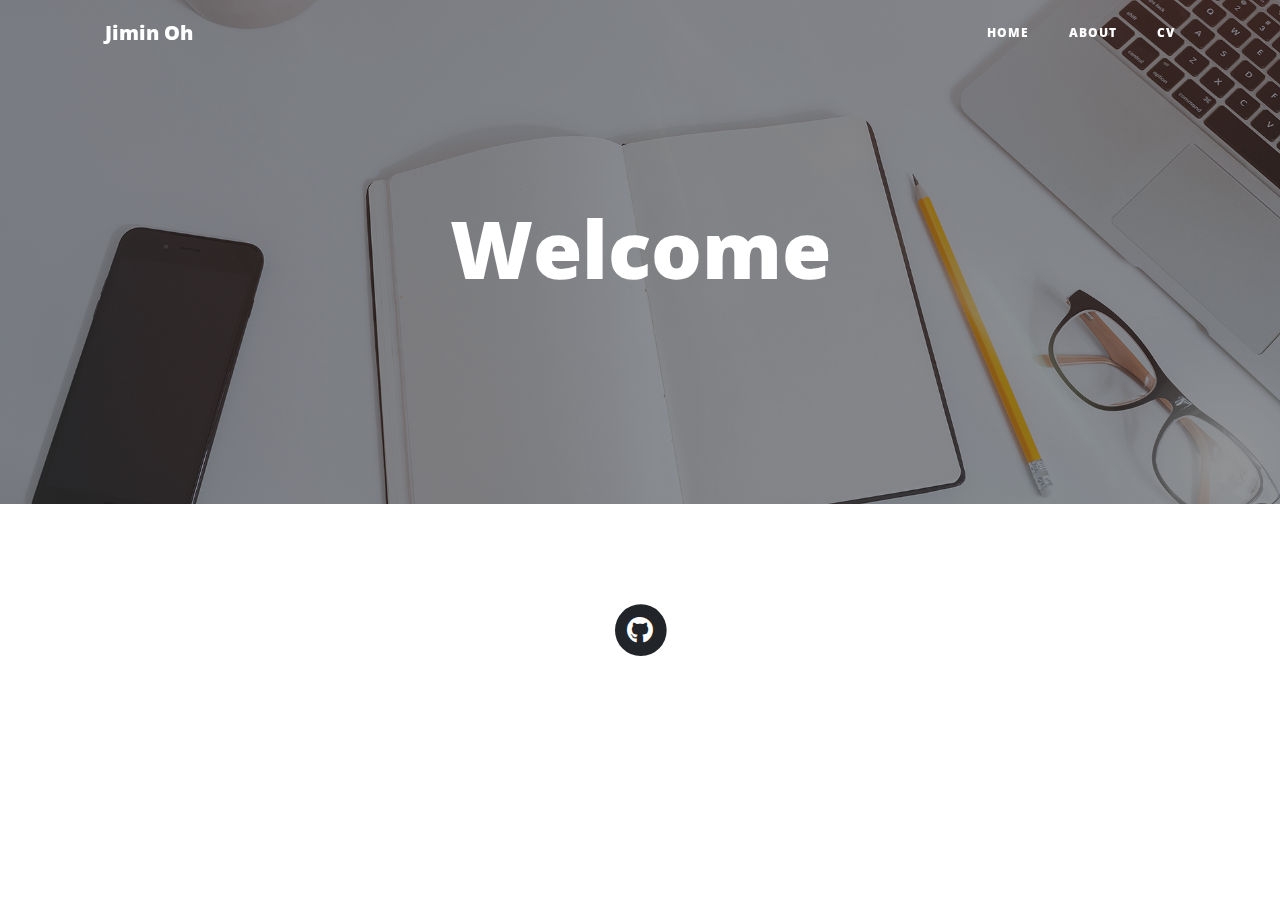
==== commit 415e4b2e: "simple" ====
--- a/index.html
+++ b/index.html
@@ -8,7 +8,7 @@
   <meta name="description" content="">
   <meta name="author" content="">
 
-  <title>Clean Blog - Start Bootstrap Theme</title>
+  <title>Jimin</title>
 
   <!-- Bootstrap core CSS -->
   <link href="vendor/bootstrap/css/bootstrap.min.css" rel="stylesheet">
@@ -28,7 +28,7 @@
   <!-- Navigation -->
   <nav class="navbar navbar-expand-lg navbar-light fixed-top" id="mainNav">
     <div class="container">
-      <a class="navbar-brand" href="index.html">Start Bootstrap</a>
+      <a class="navbar-brand" href="index.html">Jimin Oh</a>
       <button class="navbar-toggler navbar-toggler-right" type="button" data-toggle="collapse" data-target="#navbarResponsive" aria-controls="navbarResponsive" aria-expanded="false" aria-label="Toggle navigation">
         Menu
         <i class="fas fa-bars"></i>
@@ -56,15 +56,14 @@
       <div class="row">
         <div class="col-lg-8 col-md-10 mx-auto">
           <div class="site-heading">
-            <h1>Clean Blog</h1>
-            <span class="subheading">A Blog Theme by Start Bootstrap</span>
+            <h1>Welcome</h1>
           </div>
         </div>
       </div>
     </div>
   </header>
 
-  <!-- Main Content -->
+  <!--
   <div class="container">
     <div class="row">
       <div class="col-lg-8 col-md-10 mx-auto">
@@ -121,7 +120,6 @@
             on July 8, 2019</p>
         </div>
         <hr>
-        <!-- Pager -->
         <div class="clearfix">
           <a class="btn btn-primary float-right" href="#">Older Posts &rarr;</a>
         </div>
@@ -129,7 +127,7 @@
     </div>
   </div>
 
-  <hr>
+  <hr>-->
 
   <!-- Footer -->
   <footer>
@@ -137,7 +135,7 @@
       <div class="row">
         <div class="col-lg-8 col-md-10 mx-auto">
           <ul class="list-inline text-center">
-            <li class="list-inline-item">
+            <!--<li class="list-inline-item">
               <a href="#">
                 <span class="fa-stack fa-lg">
                   <i class="fas fa-circle fa-stack-2x"></i>
@@ -152,7 +150,7 @@
                   <i class="fab fa-facebook-f fa-stack-1x fa-inverse"></i>
                 </span>
               </a>
-            </li>
+            </li>-->
             <li class="list-inline-item">
               <a href="#">
                 <span class="fa-stack fa-lg">
@@ -162,7 +160,7 @@
               </a>
             </li>
           </ul>
-          <p class="copyright text-muted">Copyright &copy; Your Website 2019</p>
+          <!--<p class="copyright text-muted">Copyright &copy; Your Website 2019</p>-->
         </div>
       </div>
     </div>
